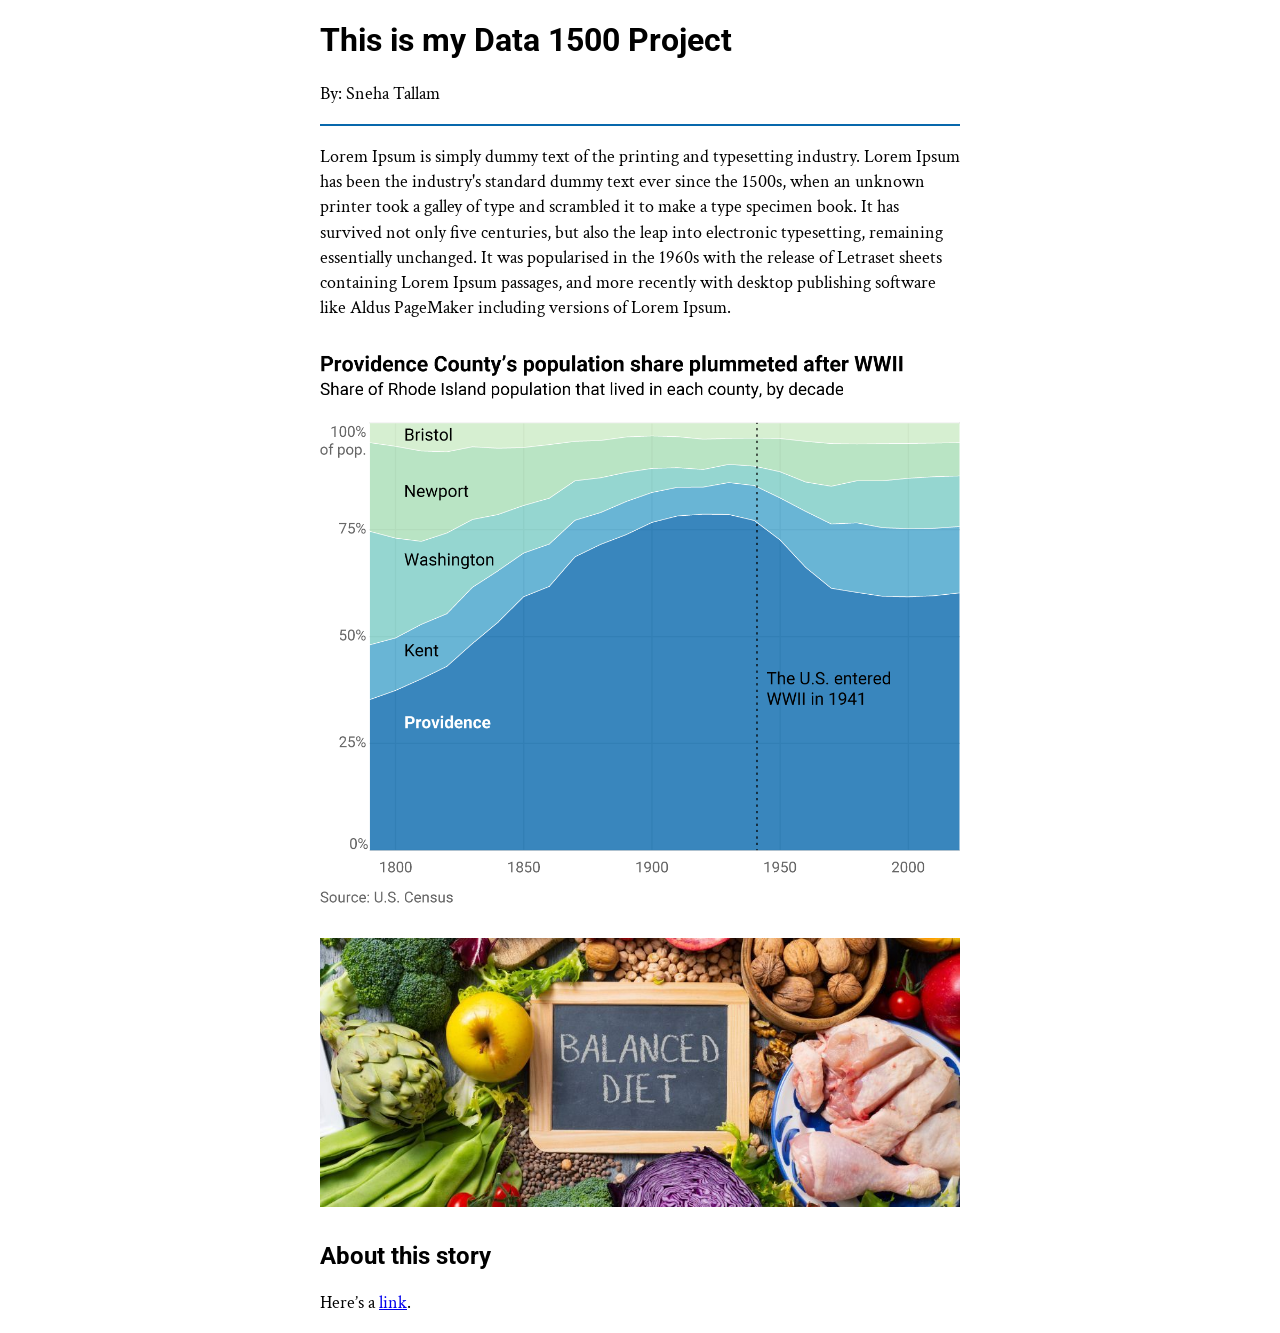
==== healthy_diet/index.html @ 47cc7685 "initial project page" ====
<!DOCTYPE html>
<html>
    <head>
        <link rel="stylesheet" href="styles.css">
        <link rel="preconnect" href="https://fonts.googleapis.com">
<link rel="preconnect" href="https://fonts.gstatic.com" crossorigin>
<link href="https://fonts.googleapis.com/css2?family=Crimson+Text:ital,wght@0,400;0,600;0,700;1,400;1,600;1,700&family=Roboto:ital,wght@0,100..900;1,100..900&display=swap" rel="stylesheet">
    </head>    
    <body>
        <h1>This is my Data 1500 Project</h1>
        <p>By: Sneha Tallam</p>
        <div class ="divider"></div>
        <p>Lorem Ipsum is simply dummy text of the printing and typesetting industry. Lorem Ipsum has been the industry's standard dummy text ever since the 1500s, when an unknown printer took a galley of type and scrambled it to make a type specimen book. It has survived not only five centuries, but also the leap into electronic typesetting, remaining essentially unchanged. It was popularised in the 1960s with the release of Letraset sheets containing Lorem Ipsum passages, and more recently with desktop publishing software like Aldus PageMaker including versions of Lorem Ipsum.

        </p>
        <img src = "images/rhode_island.png"
        alt = "100% stacked area chart of the population share of the five counties of Rhode Island, 
        showing that Providence's share declined starting around WWII." >
        <img src = "images/balanced_diet.jpg">
        <h2>About this story</h2>
        <p>Here’s a <a href="https://www.brown.edu/">link</a>.</p>
    </body>
</html>
---- healthy_diet/styles.css ----
img, p, h1, h2, .divider{
	width: 100%;
	max-width: 640px;
	margin-left: auto;
	margin-right: auto;
}

img {
	display: block;
    padding: 15px 0px;
}

p {
	font-size: 18px;
	line-height: 1.4;
    font-family: "Crimson Text";
}

h1, h2 { 
    font-family: "Roboto";
    }
.divider {
height: 2px;
background-color: #0868ac;
margin-top: 10px; 
margin-bottom: 10px;
}
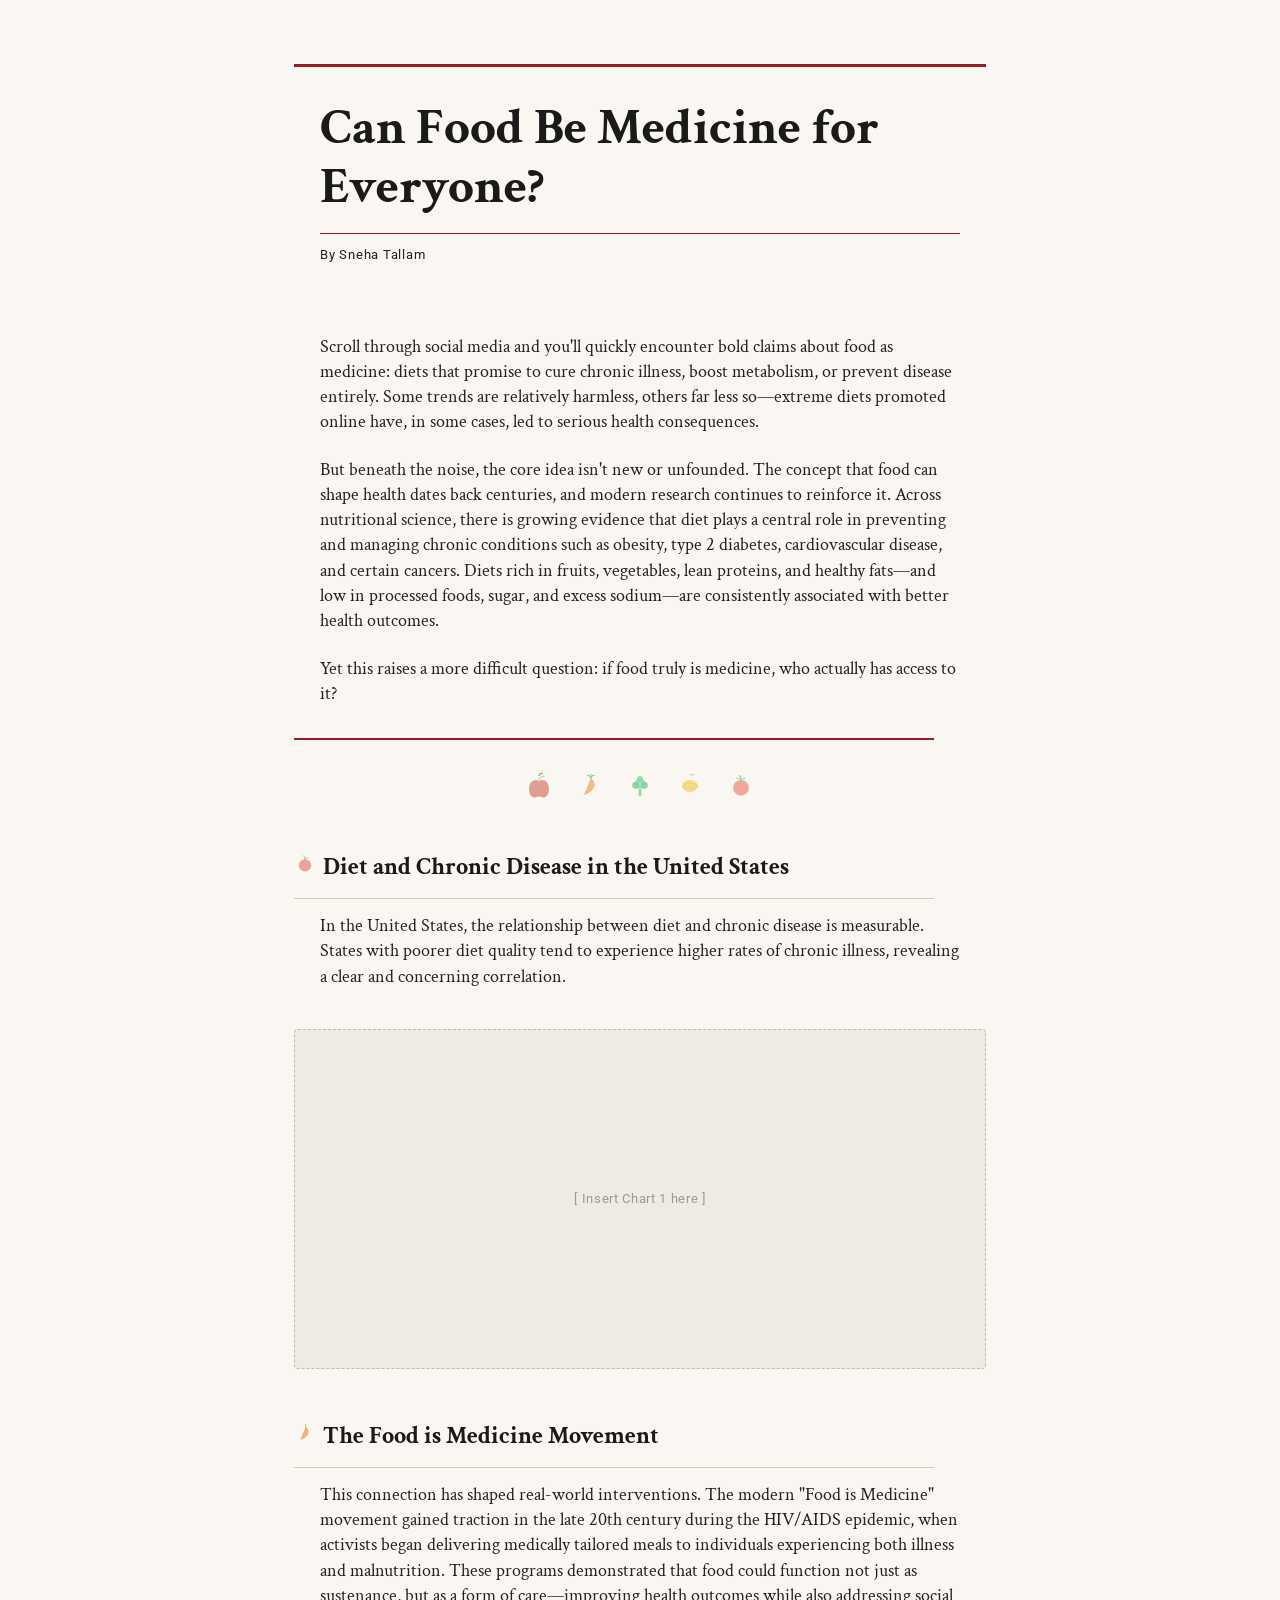
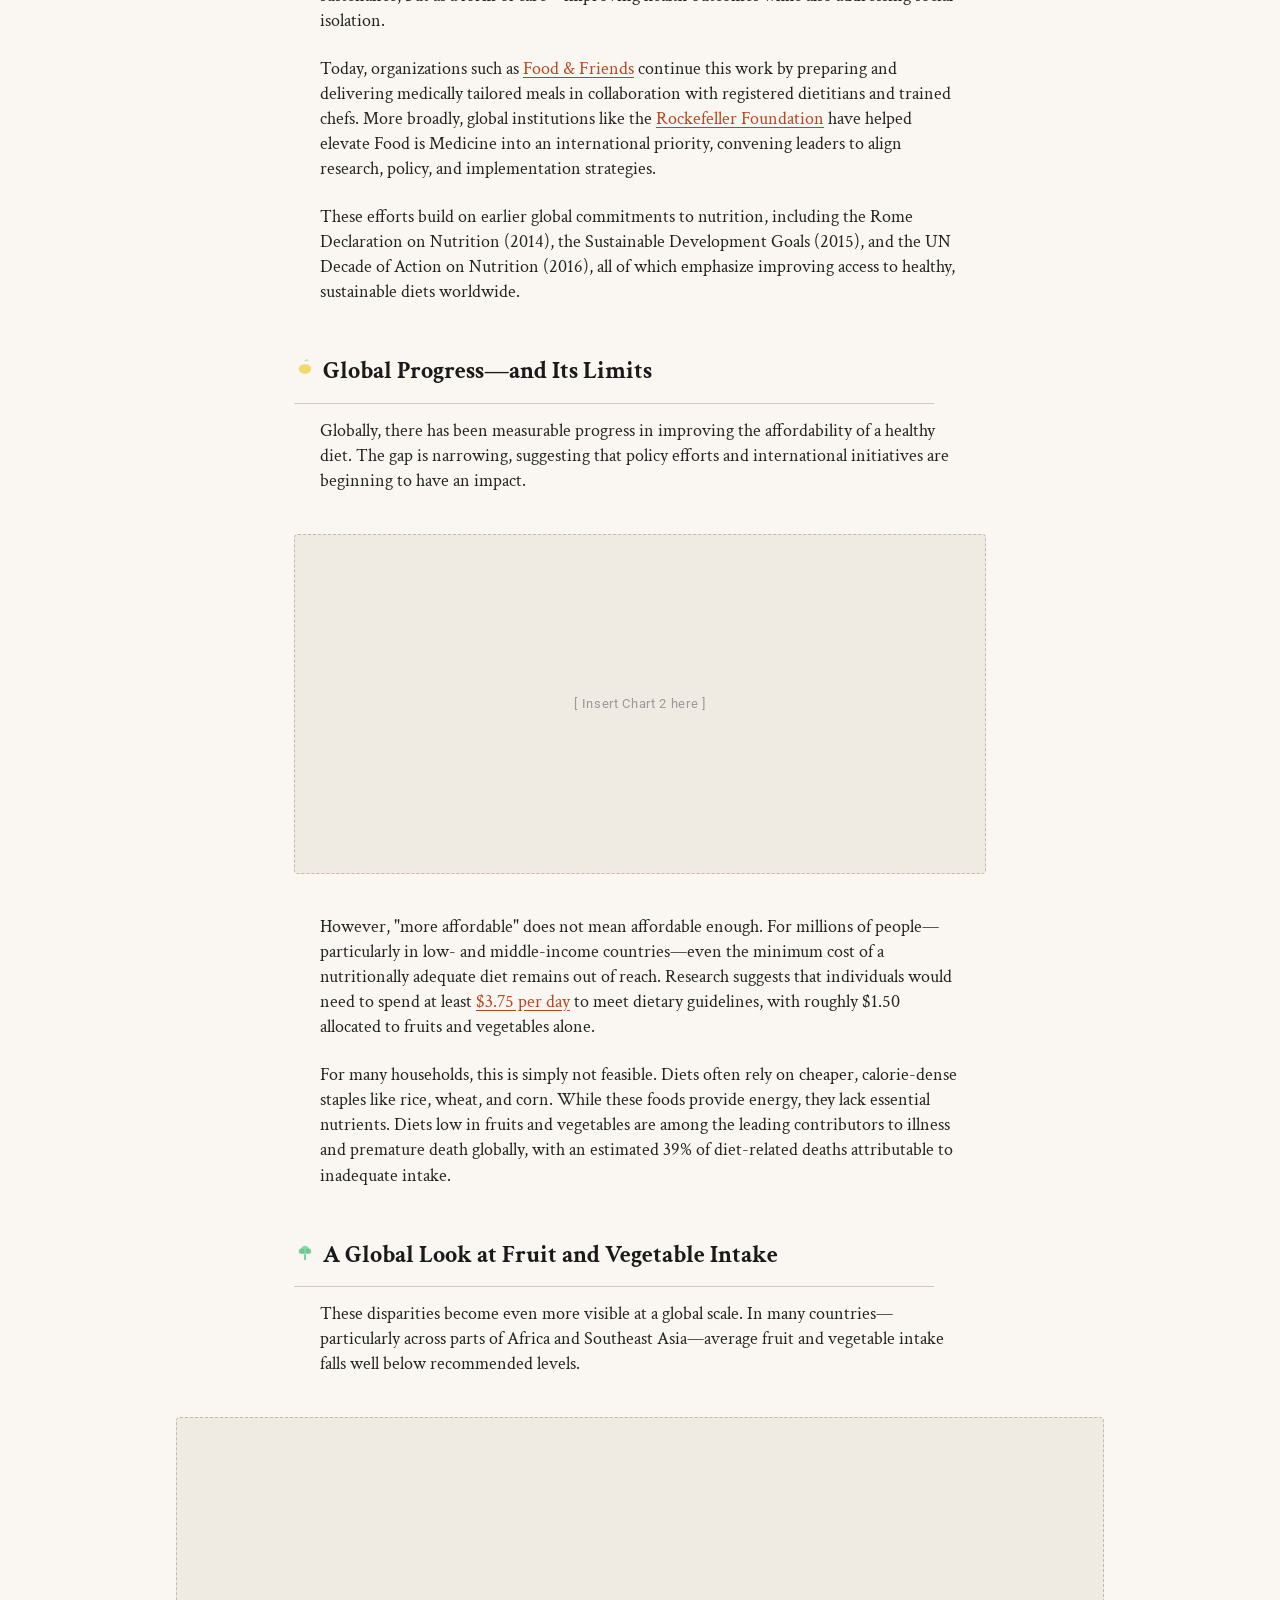
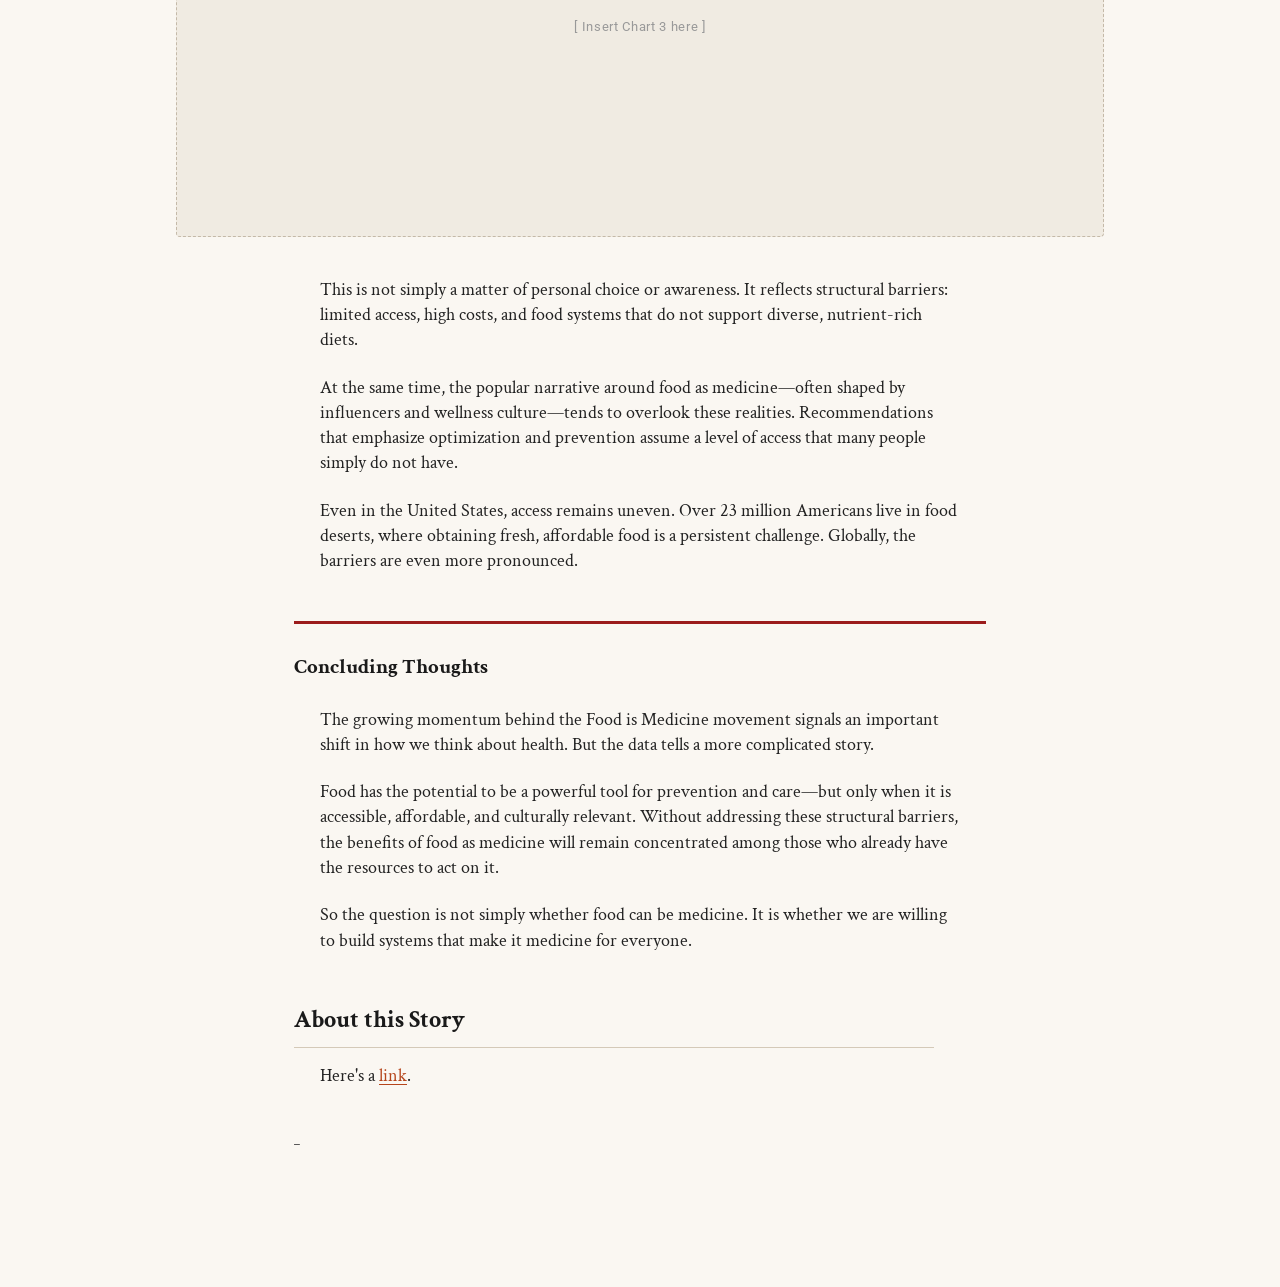
==== commit 5b8929a7: "edit 1" ====
--- a/healthy_diet/index.html
+++ b/healthy_diet/index.html
@@ -1,25 +1,450 @@
 <!DOCTYPE html>
-<html>
+<html lang="en">
     <head>
+        <title>Can Food Be Medicine for Everyone?</title>
         <link rel="stylesheet" href="styles.css">
         <link rel="preconnect" href="https://fonts.googleapis.com">
-<link rel="preconnect" href="https://fonts.gstatic.com" crossorigin>
-<link href="https://fonts.googleapis.com/css2?family=Crimson+Text:ital,wght@0,400;0,600;0,700;1,400;1,600;1,700&family=Roboto:ital,wght@0,100..900;1,100..900&display=swap" rel="stylesheet">
-    </head>    
+        <link rel="preconnect" href="https://fonts.gstatic.com" crossorigin>
+        <link href="https://fonts.googleapis.com/css2?family=Crimson+Text:ital,wght@0,400;0,600;0,700;1,400;1,600;1,700&family=Roboto:ital,wght@0,100..900;1,100..900&display=swap" rel="stylesheet">
+        <script src="https://d3js.org/d3.v7.min.js"></script>
+
+        <style>
+            /* ── Base ───────────────────────────── */
+            *, *::before, *::after { box-sizing: border-box; margin: 0; padding: 0; }
+
+            :root {
+                --cream:   #faf7f2;
+                --ink:     #1a1a1a;
+                --mid:     #555;
+                --rule:    #d4c9b8;
+                --accent:  #b5451b;
+                --max-w:   740px;
+            }
+
+            body {
+                background: var(--cream);
+                color: var(--ink);
+                font-family: 'Crimson Text', Georgia, serif;
+                font-size: 1.2rem;
+                line-height: 1.8;
+            }
+
+            /* ── Layout wrapper ─────────────────── */
+            .article {
+                max-width: var(--max-w);
+                margin: 0 auto;
+                padding: 4rem 1.5rem 6rem;
+            }
+
+            /* ── Header ─────────────────────────── */
+            .article-header {
+                border-top: 3px solid #9b1c1c;
+                padding-top: 2rem;
+                margin-bottom: 2.5rem;
+            }
+
+            .kicker {
+                font-family: 'Roboto', sans-serif;
+                font-size: 0.72rem;
+                font-weight: 700;
+                letter-spacing: 0.18em;
+                text-transform: uppercase;
+                color: var(--accent);
+                margin-bottom: 0.75rem;
+            }
+
+            h1 {
+                font-family: 'Crimson Text', Georgia, serif;
+                font-size: clamp(2rem, 5vw, 3.2rem);
+                font-weight: 700;
+                line-height: 1.15;
+                margin-bottom: 1rem;
+            }
+
+            .byline {
+                font-family: 'Roboto', sans-serif;
+                font-size: 0.8rem;
+                letter-spacing: 0.06em;
+                color: var(--mid);
+                border-top: 1px solid #9b1c1c;
+                padding-top: 0.75rem;
+                margin-top: 0.75rem;
+            }
+
+            /* ── Body text ──────────────────────── */
+            .article p {
+                margin-bottom: 1.4rem;
+                color: #222;
+            }
+
+            /* ── Section headings ───────────────── */
+            h2 {
+                font-family: 'Crimson Text', Georgia, serif;
+                font-size: 1.5rem;
+                font-weight: 700;
+                font-style: normal;
+                margin: 2.8rem 0 0.9rem;
+                padding-bottom: 0.4rem;
+                border-bottom: 1px solid var(--rule);
+            }
+
+            /* ── Horizontal rule ────────────────── */
+            .divider {
+                border: none;
+                border-top: 2px solid #9b1c1c;
+                margin: 2rem 0;
+            }
+
+            /* ── Pull quote ─────────────────────── */
+            .pull-quote {
+                border-left: 4px solid var(--accent);
+                margin: 2rem 0;
+                padding: 0.6rem 1.4rem;
+                font-size: 1.35rem;
+                font-style: normal;
+                line-height: 1.5;
+            }
+
+            /* ── Chart containers ───────────────── */
+            .chart-block {
+                margin: 2.5rem 0;
+            }
+
+            .chart-label {
+                font-family: 'Roboto', sans-serif;
+                font-size: 0.72rem;
+                font-weight: 700;
+                letter-spacing: 0.14em;
+                text-transform: uppercase;
+                color: var(--mid);
+                margin-bottom: 0.5rem;
+            }
+
+            .chart-title {
+                font-family: 'Crimson Text', Georgia, serif;
+                font-size: 1.15rem;
+                font-weight: 600;
+                margin-bottom: 0.25rem;
+            }
+
+            .chart-subtitle {
+                font-family: 'Roboto', sans-serif;
+                font-size: 0.82rem;
+                color: var(--mid);
+                margin-bottom: 1rem;
+                line-height: 1.4;
+            }
+
+            /* Placeholder box for images / D3 charts */
+            .chart-placeholder {
+                width: 100%;
+                min-height: 340px;
+                background: #f0ebe2;
+                border: 1.5px dashed #c4b9a8;
+                border-radius: 4px;
+                display: flex;
+                align-items: center;
+                justify-content: center;
+                color: #999;
+                font-family: 'Roboto', sans-serif;
+                font-size: 0.82rem;
+                letter-spacing: 0.05em;
+            }
+
+            /* When you swap in a real image, give it full width */
+            .chart-block img {
+                width: 100%;
+                height: auto;
+                display: block;
+                border-radius: 4px;
+            }
+
+            /* D3 scatter chart lives here */
+            #myChart svg {
+                width: 100%;
+                height: auto;
+            }
+
+            .chart-source {
+                font-family: 'Roboto', sans-serif;
+                font-size: 0.73rem;
+                color: #999;
+                margin-top: 0.5rem;
+            }
+
+            /* ── Tooltip ────────────────────────── */
+            #myTooltip {
+                font-family: 'Roboto', sans-serif;
+                font-size: 0.8rem;
+                color: var(--mid);
+                margin-top: 0.3rem;
+                min-height: 1.2em;
+            }
+
+            /* ── Links ──────────────────────────── */
+            a { color: var(--accent); text-underline-offset: 3px; }
+            a:hover { opacity: 0.75; }
+
+            /* ── TikTok row ──────────────────────── */
+            .tiktok-row {
+                display: flex;
+                flex-direction: row;
+                gap: 12px;
+                justify-content: center;
+                align-items: flex-start;
+                width: 100vw;
+                position: relative;
+                left: 50%;
+                transform: translateX(-50%);
+                max-width: 960px;
+                padding: 15px 1rem;
+                box-sizing: border-box;
+            }
+            .tiktok-row .tiktok-embed {
+                flex: 1 1 0;
+                min-width: 0;
+                margin: 0 !important;
+            }
+            @media (max-width: 640px) {
+                .tiktok-row {
+                    flex-direction: column;
+                    align-items: center;
+                }
+            }
+
+            /* ── Wide chart (Chart 3 map) ────────── */
+            .chart-block--wide {
+                width: 100vw;
+                position: relative;
+                left: 50%;
+                transform: translateX(-50%);
+                max-width: 960px;
+                padding: 0 1rem;
+                box-sizing: border-box;
+            }
+            .chart-block--wide .chart-placeholder {
+                min-height: 420px;
+            }
+
+            /* ── Icon strip ─────────────────────── */
+            .icon-strip {
+                display: flex;
+                justify-content: center;
+                gap: 1.4rem;
+                margin: 1.6rem 0;
+                opacity: 0.55;
+            }
+            .icon-strip svg {
+                width: 28px;
+                height: 28px;
+            }
+
+            /* ── Section heading icons ───────────── */
+            h2 .h2-icon {
+                display: inline-block;
+                vertical-align: middle;
+                margin-right: 0.45rem;
+                margin-bottom: 0.15rem;
+                opacity: 0.7;
+            }
+            h2 .h2-icon svg {
+                width: 22px;
+                height: 22px;
+            }
+
+            /* ── Concluding section ─────────────── */
+            .conclusion {
+                margin-top: 3rem;
+                padding-top: 1.5rem;
+                border-top: 3px solid #9b1c1c;
+            }
+
+            .conclusion h2 {
+                font-style: normal;
+                font-size: 1.3rem;
+                border-bottom: none;
+                margin-top: 0;
+            }
+        </style>
+    </head>
+
     <body>
-        <h1>This is my Data 1500 Project</h1>
-        <p>By: Sneha Tallam</p>
-        <div class ="divider"></div>
-        <p>Lorem Ipsum is simply dummy text of the printing and typesetting industry. Lorem Ipsum has been the industry's standard dummy text ever since the 1500s, when an unknown printer took a galley of type and scrambled it to make a type specimen book. It has survived not only five centuries, but also the leap into electronic typesetting, remaining essentially unchanged. It was popularised in the 1960s with the release of Letraset sheets containing Lorem Ipsum passages, and more recently with desktop publishing software like Aldus PageMaker including versions of Lorem Ipsum.
-
-        </p>
-        <img src = "images/rhode_island.png"
-        alt = "100% stacked area chart of the population share of the five counties of Rhode Island, 
-        showing that Providence's share declined starting around WWII." >
-        <img src = "images/balanced_diet.jpg">
-        <h2>About this story</h2>
-        <p>Here’s a <a href="https://www.brown.edu/">link</a>.</p>
+        <div class="article">
+
+            <!-- ── Header ───────────────────────── -->
+            <header class="article-header">
+                <h1>Can Food Be Medicine for Everyone?</h1>
+                <p class="byline">By Sneha Tallam</p>
+            </header>
+
+            <!-- ── TikTok embeds ──────────────────── -->
+            <div class="tiktok-row">
+                <blockquote class="tiktok-embed"
+                    cite="https://www.tiktok.com/@trevor_denney/video/7609897945885887758"
+                    data-video-id="7609897945885887758"
+                    style="max-width:325px; min-width:225px;">
+                    <section></section>
+                </blockquote>
+                <blockquote class="tiktok-embed"
+                    cite="https://www.tiktok.com/@ebbymoyer/video/7623943289879710989"
+                    data-video-id="7623943289879710989"
+                    style="max-width:325px; min-width:225px;">
+                    <section></section>
+                </blockquote>
+                <blockquote class="tiktok-embed"
+                    cite="https://www.tiktok.com/@theobergmann_/video/7596897828106980630"
+                    data-video-id="7596897828106980630"
+                    style="max-width:325px; min-width:225px;">
+                    <section></section>
+                </blockquote>
+            </div>
+            <script async src="https://www.tiktok.com/embed.js"></script>
+
+            <!-- ── Introduction ─────────────────── -->
+            <p>
+                Scroll through social media and you'll quickly encounter bold claims about food as medicine: diets that promise to cure chronic illness, boost metabolism, or prevent disease entirely. Some trends are relatively harmless, others far less so—extreme diets promoted online have, in some cases, led to serious health consequences.
+            </p>
+            <p>
+                But beneath the noise, the core idea isn't new or unfounded. The concept that food can shape health dates back centuries, and modern research continues to reinforce it. Across nutritional science, there is growing evidence that diet plays a central role in preventing and managing chronic conditions such as obesity, type 2 diabetes, cardiovascular disease, and certain cancers. Diets rich in fruits, vegetables, lean proteins, and healthy fats—and low in processed foods, sugar, and excess sodium—are consistently associated with better health outcomes.
+            </p>
+            <p>
+                Yet this raises a more difficult question: if food truly is medicine, who actually has access to it?
+            </p>
+
+            <div class="divider"></div>
+
+            <!-- Decorative icon strip -->
+            <div class="icon-strip" aria-hidden="true">
+                <!-- Apple -->
+                <svg viewBox="0 0 64 64" fill="none" xmlns="http://www.w3.org/2000/svg">
+                    <path d="M32 8 C32 8 34 2 40 3" stroke="#8b1a1a" stroke-width="2.5" stroke-linecap="round"/>
+                    <path d="M18 20 C10 24 8 36 10 46 C12 54 18 60 24 58 C27 57 29 56 32 56 C35 56 37 57 40 58 C46 60 52 54 54 46 C56 36 54 24 46 20 C41 17 36 18 32 21 C28 18 23 17 18 20Z" fill="#c0392b" opacity="0.85"/>
+                    <path d="M32 21 C32 21 32 15 36 12 C40 9 44 10 44 10" stroke="#27ae60" stroke-width="2" stroke-linecap="round" fill="none"/>
+                </svg>
+                <!-- Carrot -->
+                <svg viewBox="0 0 64 64" fill="none" xmlns="http://www.w3.org/2000/svg">
+                    <path d="M34 14 L18 52 C18 52 28 50 36 42 C44 34 46 22 34 14Z" fill="#e67e22" opacity="0.9"/>
+                    <path d="M34 14 C34 14 30 6 26 8" stroke="#27ae60" stroke-width="2.5" stroke-linecap="round" fill="none"/>
+                    <path d="M34 14 C34 14 38 5 42 8" stroke="#27ae60" stroke-width="2.5" stroke-linecap="round" fill="none"/>
+                    <path d="M34 14 C34 14 34 4 34 6" stroke="#27ae60" stroke-width="2.5" stroke-linecap="round" fill="none"/>
+                </svg>
+                <!-- Broccoli -->
+                <svg viewBox="0 0 64 64" fill="none" xmlns="http://www.w3.org/2000/svg">
+                    <rect x="29" y="38" width="6" height="18" rx="3" fill="#27ae60" opacity="0.8"/>
+                    <circle cx="32" cy="26" r="12" fill="#2ecc71" opacity="0.85"/>
+                    <circle cx="22" cy="30" r="8" fill="#27ae60" opacity="0.85"/>
+                    <circle cx="42" cy="30" r="8" fill="#27ae60" opacity="0.85"/>
+                    <circle cx="32" cy="16" r="7" fill="#2ecc71" opacity="0.9"/>
+                </svg>
+                <!-- Lemon -->
+                <svg viewBox="0 0 64 64" fill="none" xmlns="http://www.w3.org/2000/svg">
+                    <ellipse cx="32" cy="32" rx="18" ry="14" fill="#f1c40f" opacity="0.9"/>
+                    <path d="M14 32 Q32 20 50 32" stroke="#f39c12" stroke-width="1.5" fill="none"/>
+                    <path d="M14 32 Q32 44 50 32" stroke="#f39c12" stroke-width="1.5" fill="none"/>
+                    <path d="M32 8 C32 8 36 4 40 6" stroke="#27ae60" stroke-width="2" stroke-linecap="round" fill="none"/>
+                </svg>
+                <!-- Tomato -->
+                <svg viewBox="0 0 64 64" fill="none" xmlns="http://www.w3.org/2000/svg">
+                    <circle cx="32" cy="36" r="18" fill="#e74c3c" opacity="0.85"/>
+                    <path d="M32 18 C32 18 32 10 28 8" stroke="#27ae60" stroke-width="2.5" stroke-linecap="round" fill="none"/>
+                    <path d="M32 18 C32 18 38 12 42 14" stroke="#27ae60" stroke-width="2" stroke-linecap="round" fill="none"/>
+                    <path d="M32 18 C32 18 26 12 22 14" stroke="#27ae60" stroke-width="2" stroke-linecap="round" fill="none"/>
+                </svg>
+            </div>
+
+            <!-- ── Section 1: Diet & Chronic Disease ── -->
+            <h2><span class="h2-icon" aria-hidden="true"><svg viewBox="0 0 64 64" fill="none" xmlns="http://www.w3.org/2000/svg"><circle cx="32" cy="36" r="18" fill="#e74c3c" opacity="0.7"/><path d="M32 18 C32 18 32 10 28 8" stroke="#27ae60" stroke-width="2.5" stroke-linecap="round"/><path d="M32 18 C32 18 38 12 42 14" stroke="#27ae60" stroke-width="2" stroke-linecap="round"/></svg></span>Diet and Chronic Disease in the United States</h2>
+
+            <p>
+                In the United States, the relationship between diet and chronic disease is measurable. States with poorer diet quality tend to experience higher rates of chronic illness, revealing a clear and concerning correlation.
+            </p>
+
+            <!-- CHART 1 placeholder -->
+            <div class="chart-block">
+                <!-- Replace the div below with your <img> tag or D3 mount point -->
+                <div class="chart-placeholder">[ Insert Chart 1 here ]</div>
+            </div>
+
+            <!-- ── Section 2: The Food is Medicine Movement ── -->
+            <h2><span class="h2-icon" aria-hidden="true"><svg viewBox="0 0 64 64" fill="none" xmlns="http://www.w3.org/2000/svg"><path d="M34 14 L18 52 C18 52 28 50 36 42 C44 34 46 22 34 14Z" fill="#e67e22" opacity="0.8"/><path d="M34 14 C34 14 34 4 34 6" stroke="#27ae60" stroke-width="2.5" stroke-linecap="round"/></svg></span>The Food is Medicine Movement</h2>
+
+            <p>
+                This connection has shaped real-world interventions. The modern "Food is Medicine" movement gained traction in the late 20th century during the HIV/AIDS epidemic, when activists began delivering medically tailored meals to individuals experiencing both illness and malnutrition. These programs demonstrated that food could function not just as sustenance, but as a form of care—improving health outcomes while also addressing social isolation.
+            </p>
+            <p>
+                Today, organizations such as <a href="https://foodandfriends.org/">Food &amp; Friends</a> continue this work by preparing and delivering medically tailored meals in collaboration with registered dietitians and trained chefs. More broadly, global institutions like the <a href="https://www.rockefellerfoundation.org/perspective/building-a-global-movement-how-food-is-medicine-is-transforming-healthcare-worldwide/">Rockefeller Foundation</a> have helped elevate Food is Medicine into an international priority, convening leaders to align research, policy, and implementation strategies.
+            </p>
+            <p>
+                These efforts build on earlier global commitments to nutrition, including the Rome Declaration on Nutrition (2014), the Sustainable Development Goals (2015), and the UN Decade of Action on Nutrition (2016), all of which emphasize improving access to healthy, sustainable diets worldwide.
+            </p>
+
+            <!-- ── Section 3: Global Progress ───────── -->
+            <h2><span class="h2-icon" aria-hidden="true"><svg viewBox="0 0 64 64" fill="none" xmlns="http://www.w3.org/2000/svg"><ellipse cx="32" cy="32" rx="18" ry="14" fill="#f1c40f" opacity="0.85"/><path d="M32 8 C32 8 36 4 40 6" stroke="#27ae60" stroke-width="2" stroke-linecap="round"/></svg></span>Global Progress—and Its Limits</h2>
+
+            <p>
+                Globally, there has been measurable progress in improving the affordability of a healthy diet. The gap is narrowing, suggesting that policy efforts and international initiatives are beginning to have an impact.
+            </p>
+
+            <!-- CHART 2 placeholder -->
+            <div class="chart-block">
+                <!-- Replace the div below with your <img> tag or D3 mount point -->
+                <div class="chart-placeholder">[ Insert Chart 2 here ]</div>
+            </div>
+
+            <p>
+                However, "more affordable" does not mean affordable enough. For millions of people—particularly in low- and middle-income countries—even the minimum cost of a nutritionally adequate diet remains out of reach. Research suggests that individuals would need to spend at least <a href="https://www.csis.org/analysis/three-billion-people-cannot-afford-healthy-diets-what-does-mean-next-green-revolution">$3.75 per day</a> to meet dietary guidelines, with roughly $1.50 allocated to fruits and vegetables alone.
+            </p>
+            <p>
+                For many households, this is simply not feasible. Diets often rely on cheaper, calorie-dense staples like rice, wheat, and corn. While these foods provide energy, they lack essential nutrients. Diets low in fruits and vegetables are among the leading contributors to illness and premature death globally, with an estimated 39% of diet-related deaths attributable to inadequate intake.
+            </p>
+
+
+            <!-- ── Section 4: Global Disparities ──────── -->
+            <h2><span class="h2-icon" aria-hidden="true"><svg viewBox="0 0 64 64" fill="none" xmlns="http://www.w3.org/2000/svg"><rect x="29" y="38" width="6" height="18" rx="3" fill="#27ae60" opacity="0.8"/><circle cx="32" cy="26" r="12" fill="#2ecc71" opacity="0.85"/><circle cx="22" cy="30" r="8" fill="#27ae60" opacity="0.85"/><circle cx="42" cy="30" r="8" fill="#27ae60" opacity="0.85"/></svg></span>A Global Look at Fruit and Vegetable Intake</h2>
+
+            <p>
+                These disparities become even more visible at a global scale. In many countries—particularly across parts of Africa and Southeast Asia—average fruit and vegetable intake falls well below recommended levels.
+            </p>
+
+            <!-- CHART 3 placeholder -->
+            <div class="chart-block chart-block--wide">
+                <!-- Replace the div below with your <img> tag or D3 mount point -->
+                <div class="chart-placeholder">[ Insert Chart 3 here ]</div>
+            </div>
+
+            <p>
+                This is not simply a matter of personal choice or awareness. It reflects structural barriers: limited access, high costs, and food systems that do not support diverse, nutrient-rich diets.
+            </p>
+            <p>
+                At the same time, the popular narrative around food as medicine—often shaped by influencers and wellness culture—tends to overlook these realities. Recommendations that emphasize optimization and prevention assume a level of access that many people simply do not have.
+            </p>
+            <p>
+                Even in the United States, access remains uneven. Over 23 million Americans live in food deserts, where obtaining fresh, affordable food is a persistent challenge. Globally, the barriers are even more pronounced.
+            </p>
+
+            <!-- ── Concluding section ─────────────── -->
+            <div class="conclusion">
+                <h2>Concluding Thoughts</h2>
+                <p>
+                    The growing momentum behind the Food is Medicine movement signals an important shift in how we think about health. But the data tells a more complicated story.
+                </p>
+                <p>
+                    Food has the potential to be a powerful tool for prevention and care—but only when it is accessible, affordable, and culturally relevant. Without addressing these structural barriers, the benefits of food as medicine will remain concentrated among those who already have the resources to act on it.
+                </p>
+                <p>
+                    So the question is not simply whether food can be medicine. It is whether we are willing to build systems that make it medicine for everyone.
+                </p>
+            </div>
+
+            <!-- ── D3 interactive chart section ──── -->
+            <h2>About this Story</h2>
+            <p>Here's a <a href="https://www.brown.edu/">link</a>.</p>
+            <div class="chart-block">
+                <div id="myChart"></div>
+                <div id="myTooltip">_</div>
+            </div>
+
+        </div><!-- /article -->
+
     </body>
 </html>
-
-
--- a/healthy_diet/styles.css
+++ b/healthy_diet/styles.css
@@ -1,28 +1,71 @@
-img, p, h1, h2, .divider{
-	width: 100%;
-	max-width: 640px;
-	margin-left: auto;
-	margin-right: auto;
+img, p, h1, h2, .divider {
+    width: 100%;
+    max-width: 640px;
+    margin-left: auto;
+    margin-right: auto;
 }
-
+ 
 img {
-	display: block;
+    display: block;
     padding: 15px 0px;
 }
-
+ 
 p {
-	font-size: 18px;
-	line-height: 1.4;
+    font-size: 18px;
+    line-height: 1.4;
     font-family: "Crimson Text";
 }
-
-h1, h2 { 
+ 
+h1, h2 {
     font-family: "Roboto";
+}
+ 
+.divider {
+    height: 2px;
+    background-color: #9b1c1c;
+    margin-top: 10px;
+    margin-bottom: 10px;
+}
+ 
+/* ── TikTok row: three videos side by side ── */
+.tiktok-row {
+    display: flex;
+    flex-direction: row;
+    gap: 12px;
+    justify-content: center;
+    align-items: flex-start;
+    width: 100%;
+    max-width: 960px;
+    margin-left: auto;
+    margin-right: auto;
+    padding: 15px 0;
+}
+ 
+.tiktok-row .tiktok-embed {
+    flex: 1 1 0;
+    min-width: 0;
+    margin: 0 !important; /* override TikTok's default margins */
+}
+ 
+/* Stack vertically on small screens */
+@media (max-width: 640px) {
+    .tiktok-row {
+        flex-direction: column;
+        align-items: center;
     }
-.divider {
-height: 2px;
-background-color: #0868ac;
-margin-top: 10px; 
-margin-bottom: 10px;
+}
+ 
+/* ── Chart 3 (map): wider than the default content column ── */
+#chart3-container {
+    width: 100%;
+    max-width: 960px;
+    margin-left: auto;
+    margin-right: auto;
+    padding: 15px 0;
+}
+ 
+#chart3-container img {
+    max-width: 100%;
+    padding: 0;
 }
     
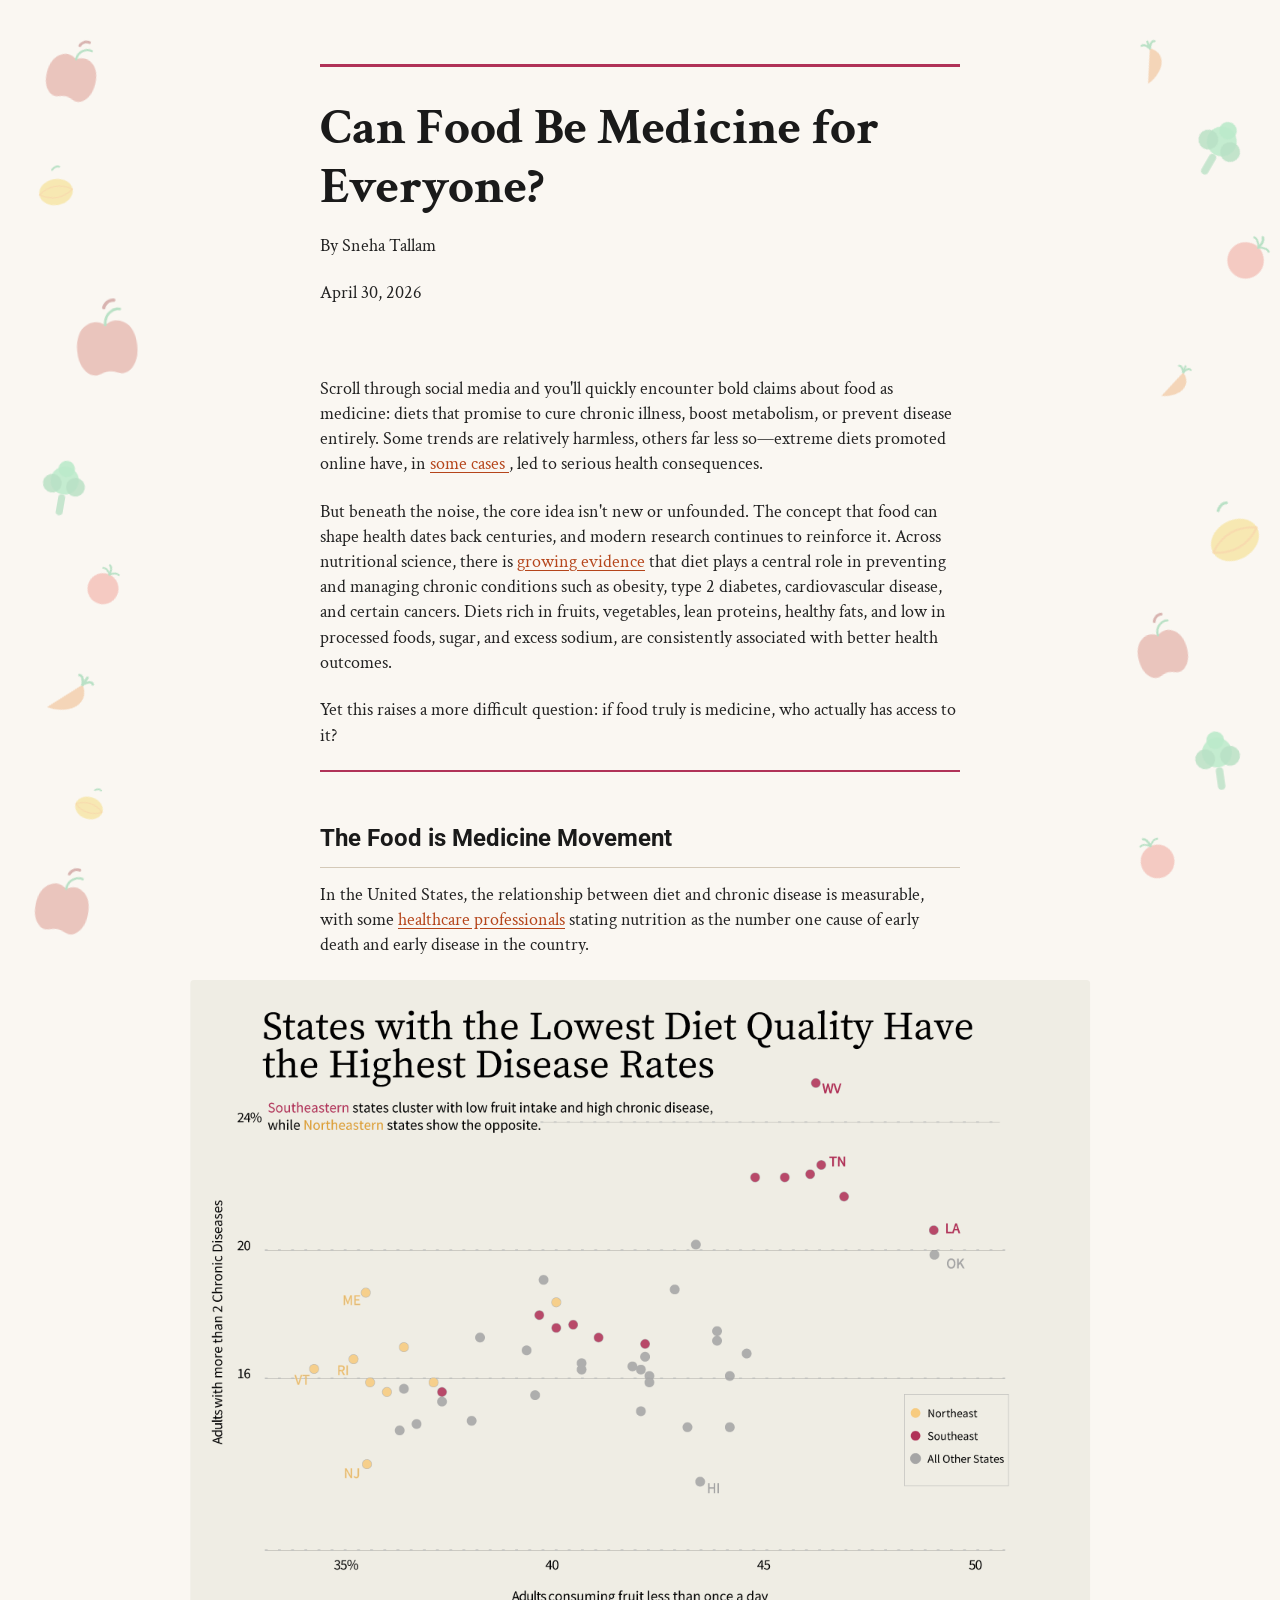
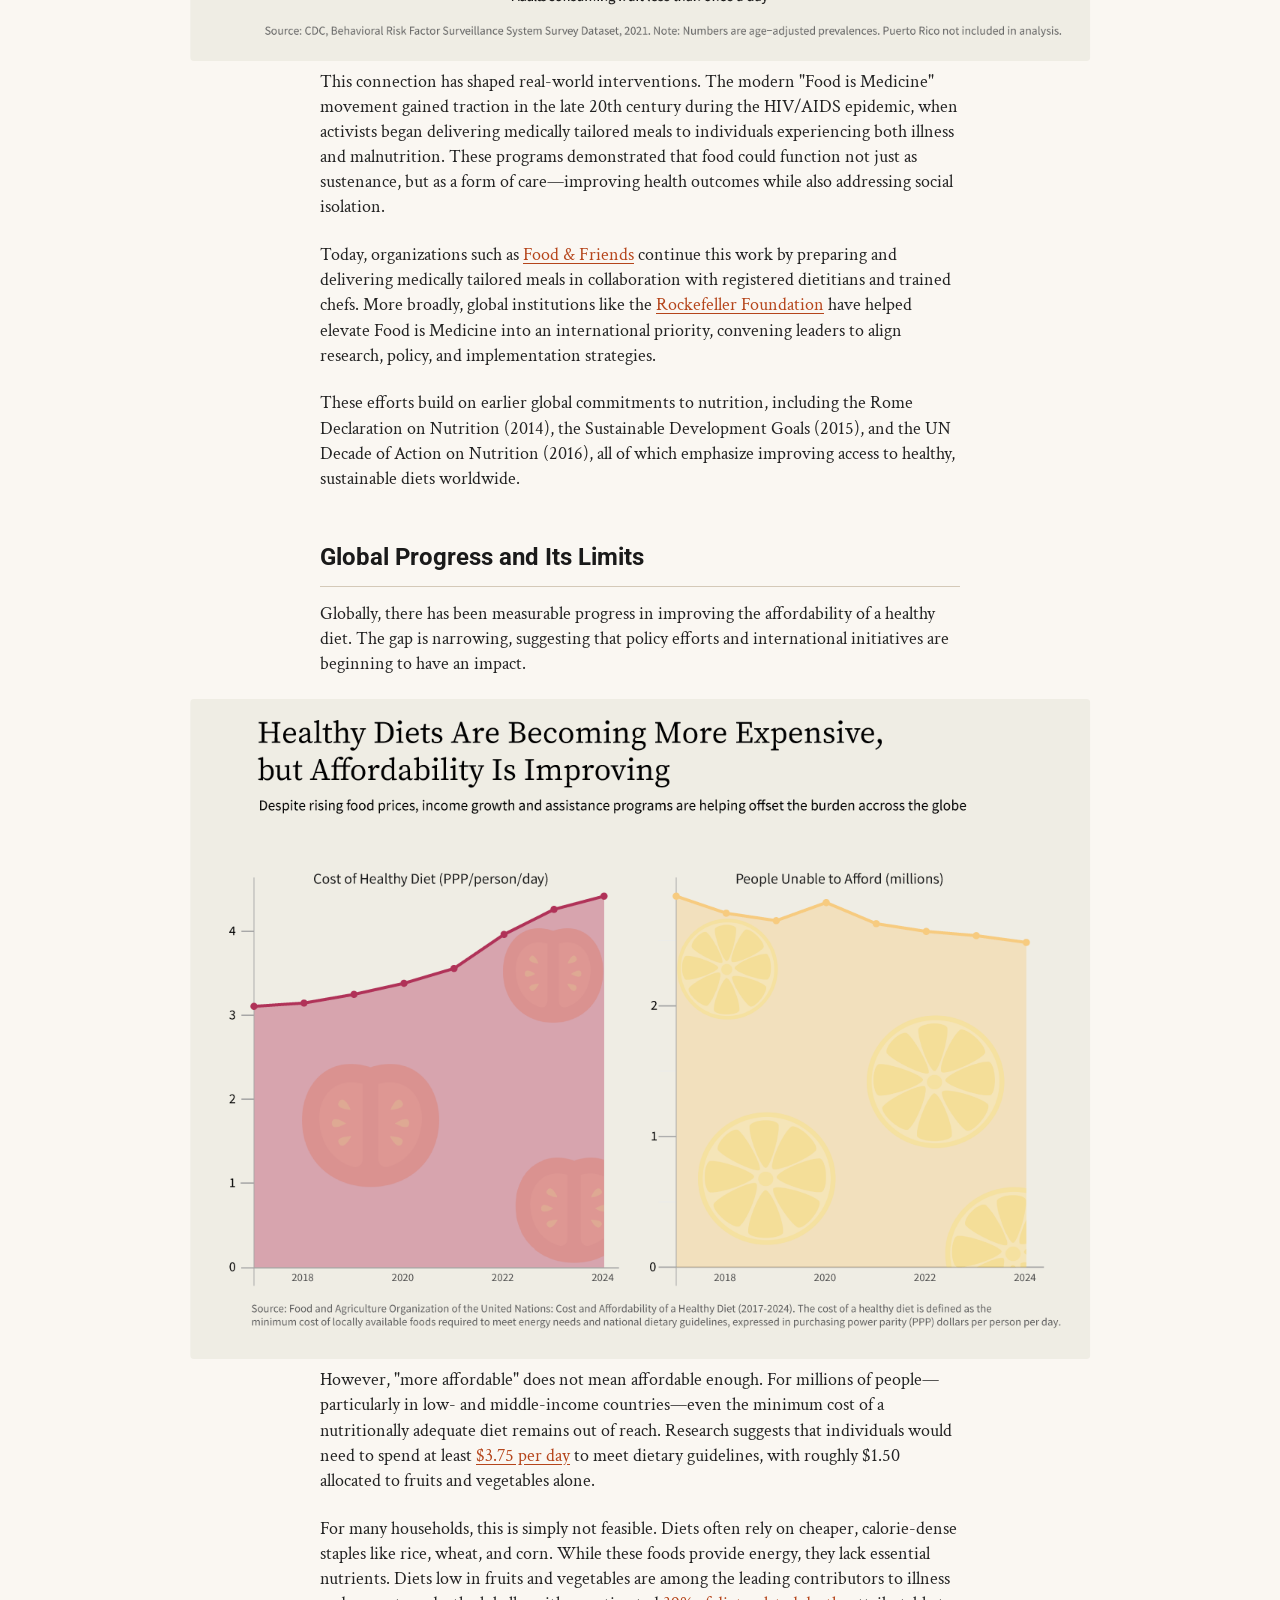
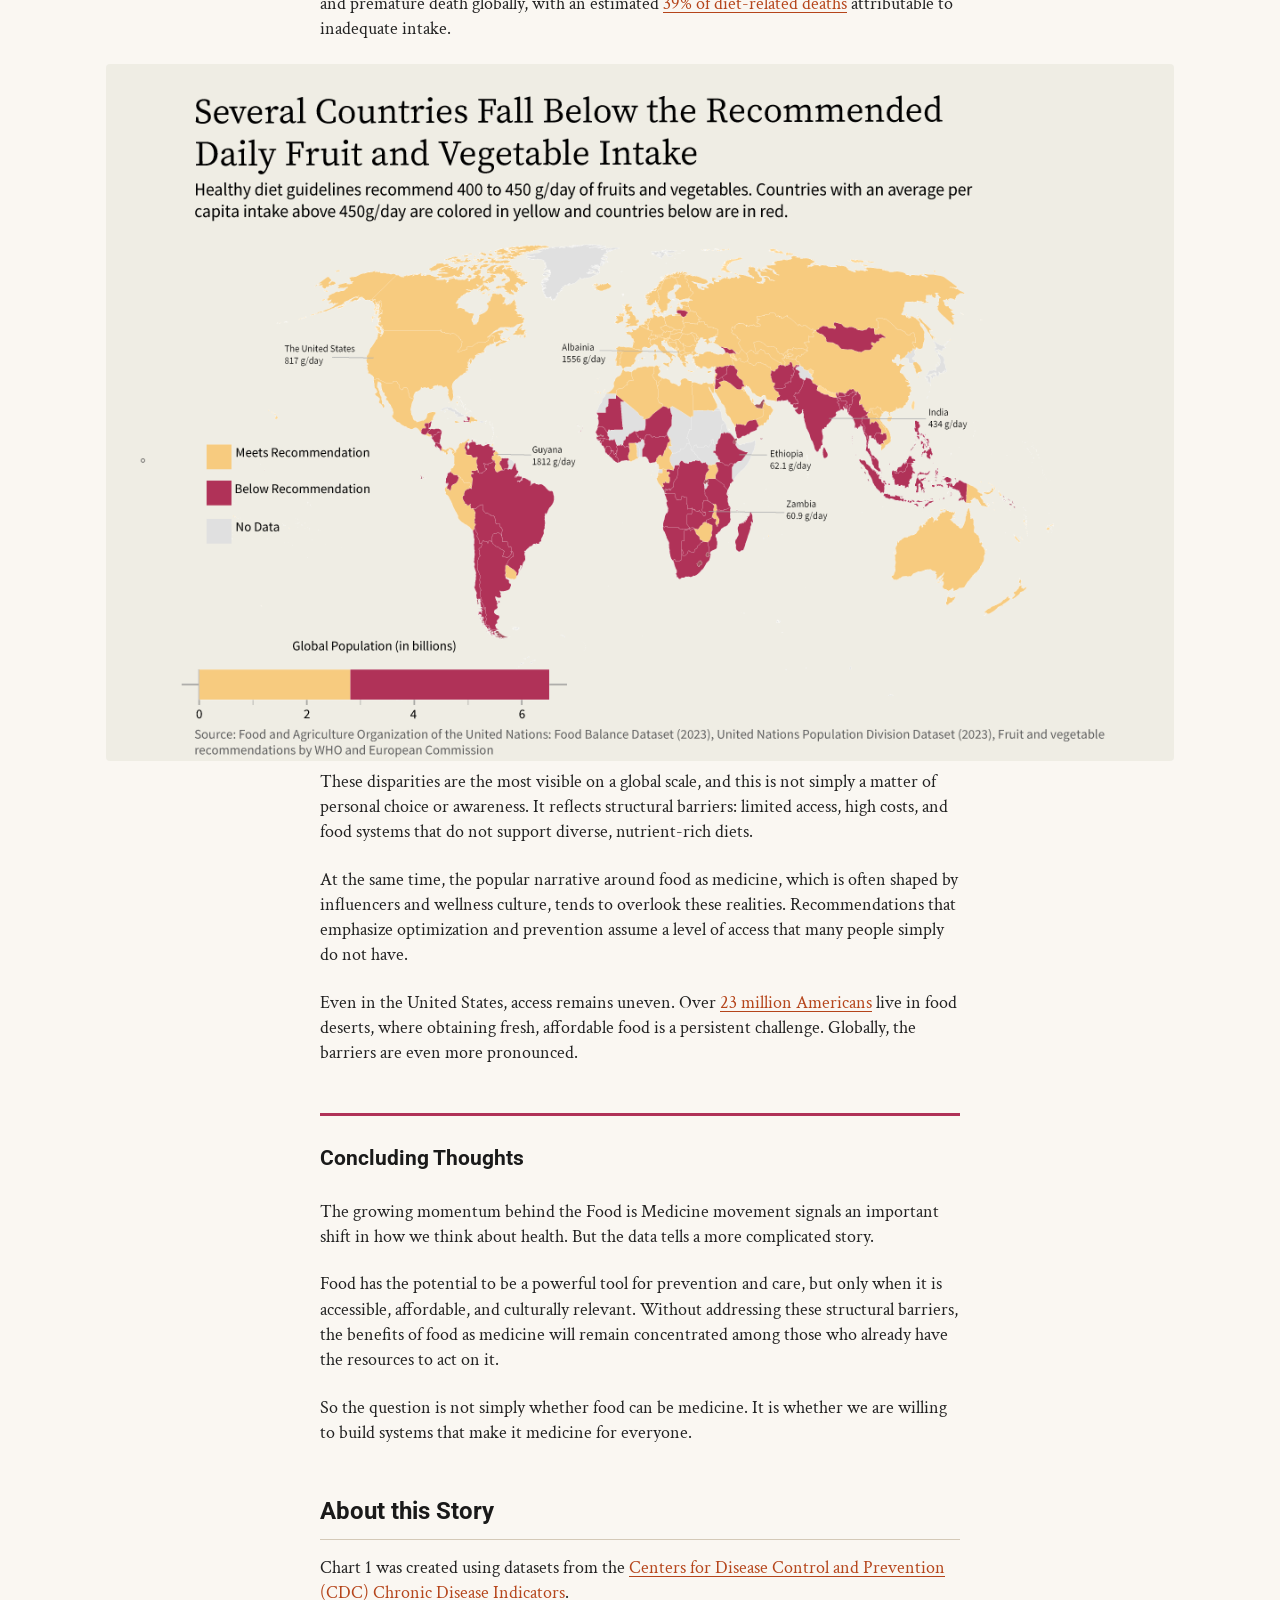
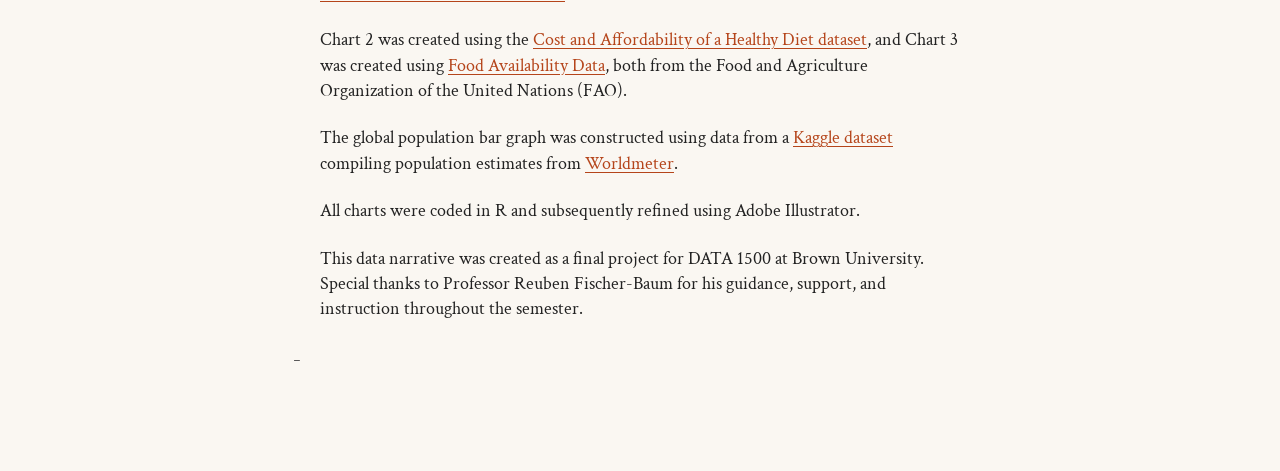
==== commit a180dd6c: "change 1" ====
--- a/healthy_diet/index.html
+++ b/healthy_diet/index.html
@@ -3,281 +3,98 @@
     <head>
         <title>Can Food Be Medicine for Everyone?</title>
         <link rel="stylesheet" href="styles.css">
-        <link rel="preconnect" href="https://fonts.googleapis.com">
-        <link rel="preconnect" href="https://fonts.gstatic.com" crossorigin>
-        <link href="https://fonts.googleapis.com/css2?family=Crimson+Text:ital,wght@0,400;0,600;0,700;1,400;1,600;1,700&family=Roboto:ital,wght@0,100..900;1,100..900&display=swap" rel="stylesheet">
         <script src="https://d3js.org/d3.v7.min.js"></script>
-
-        <style>
-            /* ── Base ───────────────────────────── */
-            *, *::before, *::after { box-sizing: border-box; margin: 0; padding: 0; }
-
-            :root {
-                --cream:   #faf7f2;
-                --ink:     #1a1a1a;
-                --mid:     #555;
-                --rule:    #d4c9b8;
-                --accent:  #b5451b;
-                --max-w:   740px;
-            }
-
-            body {
-                background: var(--cream);
-                color: var(--ink);
-                font-family: 'Crimson Text', Georgia, serif;
-                font-size: 1.2rem;
-                line-height: 1.8;
-            }
-
-            /* ── Layout wrapper ─────────────────── */
-            .article {
-                max-width: var(--max-w);
-                margin: 0 auto;
-                padding: 4rem 1.5rem 6rem;
-            }
-
-            /* ── Header ─────────────────────────── */
-            .article-header {
-                border-top: 3px solid #9b1c1c;
-                padding-top: 2rem;
-                margin-bottom: 2.5rem;
-            }
-
-            .kicker {
-                font-family: 'Roboto', sans-serif;
-                font-size: 0.72rem;
-                font-weight: 700;
-                letter-spacing: 0.18em;
-                text-transform: uppercase;
-                color: var(--accent);
-                margin-bottom: 0.75rem;
-            }
-
-            h1 {
-                font-family: 'Crimson Text', Georgia, serif;
-                font-size: clamp(2rem, 5vw, 3.2rem);
-                font-weight: 700;
-                line-height: 1.15;
-                margin-bottom: 1rem;
-            }
-
-            .byline {
-                font-family: 'Roboto', sans-serif;
-                font-size: 0.8rem;
-                letter-spacing: 0.06em;
-                color: var(--mid);
-                border-top: 1px solid #9b1c1c;
-                padding-top: 0.75rem;
-                margin-top: 0.75rem;
-            }
-
-            /* ── Body text ──────────────────────── */
-            .article p {
-                margin-bottom: 1.4rem;
-                color: #222;
-            }
-
-            /* ── Section headings ───────────────── */
-            h2 {
-                font-family: 'Crimson Text', Georgia, serif;
-                font-size: 1.5rem;
-                font-weight: 700;
-                font-style: normal;
-                margin: 2.8rem 0 0.9rem;
-                padding-bottom: 0.4rem;
-                border-bottom: 1px solid var(--rule);
-            }
-
-            /* ── Horizontal rule ────────────────── */
-            .divider {
-                border: none;
-                border-top: 2px solid #9b1c1c;
-                margin: 2rem 0;
-            }
-
-            /* ── Pull quote ─────────────────────── */
-            .pull-quote {
-                border-left: 4px solid var(--accent);
-                margin: 2rem 0;
-                padding: 0.6rem 1.4rem;
-                font-size: 1.35rem;
-                font-style: normal;
-                line-height: 1.5;
-            }
-
-            /* ── Chart containers ───────────────── */
-            .chart-block {
-                margin: 2.5rem 0;
-            }
-
-            .chart-label {
-                font-family: 'Roboto', sans-serif;
-                font-size: 0.72rem;
-                font-weight: 700;
-                letter-spacing: 0.14em;
-                text-transform: uppercase;
-                color: var(--mid);
-                margin-bottom: 0.5rem;
-            }
-
-            .chart-title {
-                font-family: 'Crimson Text', Georgia, serif;
-                font-size: 1.15rem;
-                font-weight: 600;
-                margin-bottom: 0.25rem;
-            }
-
-            .chart-subtitle {
-                font-family: 'Roboto', sans-serif;
-                font-size: 0.82rem;
-                color: var(--mid);
-                margin-bottom: 1rem;
-                line-height: 1.4;
-            }
-
-            /* Placeholder box for images / D3 charts */
-            .chart-placeholder {
-                width: 100%;
-                min-height: 340px;
-                background: #f0ebe2;
-                border: 1.5px dashed #c4b9a8;
-                border-radius: 4px;
-                display: flex;
-                align-items: center;
-                justify-content: center;
-                color: #999;
-                font-family: 'Roboto', sans-serif;
-                font-size: 0.82rem;
-                letter-spacing: 0.05em;
-            }
-
-            /* When you swap in a real image, give it full width */
-            .chart-block img {
-                width: 100%;
-                height: auto;
-                display: block;
-                border-radius: 4px;
-            }
-
-            /* D3 scatter chart lives here */
-            #myChart svg {
-                width: 100%;
-                height: auto;
-            }
-
-            .chart-source {
-                font-family: 'Roboto', sans-serif;
-                font-size: 0.73rem;
-                color: #999;
-                margin-top: 0.5rem;
-            }
-
-            /* ── Tooltip ────────────────────────── */
-            #myTooltip {
-                font-family: 'Roboto', sans-serif;
-                font-size: 0.8rem;
-                color: var(--mid);
-                margin-top: 0.3rem;
-                min-height: 1.2em;
-            }
-
-            /* ── Links ──────────────────────────── */
-            a { color: var(--accent); text-underline-offset: 3px; }
-            a:hover { opacity: 0.75; }
-
-            /* ── TikTok row ──────────────────────── */
-            .tiktok-row {
-                display: flex;
-                flex-direction: row;
-                gap: 12px;
-                justify-content: center;
-                align-items: flex-start;
-                width: 100vw;
-                position: relative;
-                left: 50%;
-                transform: translateX(-50%);
-                max-width: 960px;
-                padding: 15px 1rem;
-                box-sizing: border-box;
-            }
-            .tiktok-row .tiktok-embed {
-                flex: 1 1 0;
-                min-width: 0;
-                margin: 0 !important;
-            }
-            @media (max-width: 640px) {
-                .tiktok-row {
-                    flex-direction: column;
-                    align-items: center;
-                }
-            }
-
-            /* ── Wide chart (Chart 3 map) ────────── */
-            .chart-block--wide {
-                width: 100vw;
-                position: relative;
-                left: 50%;
-                transform: translateX(-50%);
-                max-width: 960px;
-                padding: 0 1rem;
-                box-sizing: border-box;
-            }
-            .chart-block--wide .chart-placeholder {
-                min-height: 420px;
-            }
-
-            /* ── Icon strip ─────────────────────── */
-            .icon-strip {
-                display: flex;
-                justify-content: center;
-                gap: 1.4rem;
-                margin: 1.6rem 0;
-                opacity: 0.55;
-            }
-            .icon-strip svg {
-                width: 28px;
-                height: 28px;
-            }
-
-            /* ── Section heading icons ───────────── */
-            h2 .h2-icon {
-                display: inline-block;
-                vertical-align: middle;
-                margin-right: 0.45rem;
-                margin-bottom: 0.15rem;
-                opacity: 0.7;
-            }
-            h2 .h2-icon svg {
-                width: 22px;
-                height: 22px;
-            }
-
-            /* ── Concluding section ─────────────── */
-            .conclusion {
-                margin-top: 3rem;
-                padding-top: 1.5rem;
-                border-top: 3px solid #9b1c1c;
-            }
-
-            .conclusion h2 {
-                font-style: normal;
-                font-size: 1.3rem;
-                border-bottom: none;
-                margin-top: 0;
-            }
-        </style>
     </head>
 
     <body>
+
+        <!-- ── Background fruit icons ───────── -->
+        <script>
+            const fruits = [
+                /* Apple */
+                `<svg width="90" height="90" viewBox="0 0 64 64" fill="none" xmlns="http://www.w3.org/2000/svg">
+                    <path d="M32 8 C32 8 34 2 40 3" stroke="#8b1a1a" stroke-width="2.5" stroke-linecap="round"/>
+                    <path d="M18 20 C10 24 8 36 10 46 C12 54 18 60 24 58 C27 57 29 56 32 56 C35 56 37 57 40 58 C46 60 52 54 54 46 C56 36 54 24 46 20 C41 17 36 18 32 21 C28 18 23 17 18 20Z" fill="#c0392b" opacity="0.85"/>
+                    <path d="M32 21 C32 21 32 15 36 12 C40 9 44 10 44 10" stroke="#27ae60" stroke-width="2" stroke-linecap="round" fill="none"/>
+                </svg>`,
+                /* Carrot */
+                `<svg width="90" height="90" viewBox="0 0 64 64" fill="none" xmlns="http://www.w3.org/2000/svg">
+                    <path d="M34 14 L18 52 C18 52 28 50 36 42 C44 34 46 22 34 14Z" fill="#e67e22" opacity="0.9"/>
+                    <path d="M34 14 C34 14 30 6 26 8" stroke="#27ae60" stroke-width="2.5" stroke-linecap="round" fill="none"/>
+                    <path d="M34 14 C34 14 38 5 42 8" stroke="#27ae60" stroke-width="2.5" stroke-linecap="round" fill="none"/>
+                    <path d="M34 14 C34 14 34 4 34 6" stroke="#27ae60" stroke-width="2.5" stroke-linecap="round" fill="none"/>
+                </svg>`,
+                /* Broccoli */
+                `<svg width="90" height="90" viewBox="0 0 64 64" fill="none" xmlns="http://www.w3.org/2000/svg">
+                    <rect x="29" y="38" width="6" height="18" rx="3" fill="#27ae60" opacity="0.8"/>
+                    <circle cx="32" cy="26" r="12" fill="#2ecc71" opacity="0.85"/>
+                    <circle cx="22" cy="30" r="8" fill="#27ae60" opacity="0.85"/>
+                    <circle cx="42" cy="30" r="8" fill="#27ae60" opacity="0.85"/>
+                    <circle cx="32" cy="16" r="7" fill="#2ecc71" opacity="0.9"/>
+                </svg>`,
+                /* Lemon */
+                `<svg width="90" height="90" viewBox="0 0 64 64" fill="none" xmlns="http://www.w3.org/2000/svg">
+                    <ellipse cx="32" cy="32" rx="18" ry="14" fill="#f1c40f" opacity="0.9"/>
+                    <path d="M14 32 Q32 20 50 32" stroke="#f39c12" stroke-width="1.5" fill="none"/>
+                    <path d="M14 32 Q32 44 50 32" stroke="#f39c12" stroke-width="1.5" fill="none"/>
+                    <path d="M32 8 C32 8 36 4 40 6" stroke="#27ae60" stroke-width="2" stroke-linecap="round" fill="none"/>
+                </svg>`,
+                /* Tomato */
+                `<svg width="90" height="90" viewBox="0 0 64 64" fill="none" xmlns="http://www.w3.org/2000/svg">
+                    <circle cx="32" cy="36" r="18" fill="#e74c3c" opacity="0.85"/>
+                    <path d="M32 18 C32 18 32 10 28 8" stroke="#27ae60" stroke-width="2.5" stroke-linecap="round" fill="none"/>
+                    <path d="M32 18 C32 18 38 12 42 14" stroke="#27ae60" stroke-width="2" stroke-linecap="round" fill="none"/>
+                    <path d="M32 18 C32 18 26 12 22 14" stroke="#27ae60" stroke-width="2" stroke-linecap="round" fill="none"/>
+                </svg>`
+            ];
+
+            /* Placement configs: [top%, left%, size px, rotation deg] */
+            const placements = [
+                [4,   3,  70,  15],
+                [4,  88,  55, -20],
+                [12, 92,  80,  30],
+                [18,  2,  60, -10],
+                [25, 95,  65,  45],
+                [33,  5,  85,  -5],
+                [40, 90,  50,  20],
+                [50,  2,  75,  10],
+                [55, 93,  90, -30],
+                [62,  6,  55,  25],
+                [68, 88,  70, -15],
+                [74,  3,  65,  35],
+                [80, 92,  80,  -8],
+                [87,  5,  50,  18],
+                [92, 88,  60, -25],
+                [96,  2,  75,  12],
+            ];
+
+            document.addEventListener('DOMContentLoaded', function() {
+                placements.forEach(function([top, left, size, rotate], i) {
+                    const fruitSvg = fruits[i % fruits.length];
+                    const div = document.createElement('div');
+                    div.className = 'bg-fruit';
+                    div.setAttribute('aria-hidden', 'true');
+                    div.style.top = top + '%';
+                    div.style.left = left + '%';
+                    div.style.transform = 'rotate(' + rotate + 'deg)';
+                    div.style.width = size + 'px';
+                    div.style.height = size + 'px';
+                    div.innerHTML = fruitSvg.replace(/width="\d+"/, 'width="' + size + '"').replace(/height="\d+"/, 'height="' + size + '"');
+                    document.body.appendChild(div);
+                });
+            });
+        </script>
+
         <div class="article">
 
             <!-- ── Header ───────────────────────── -->
             <header class="article-header">
                 <h1>Can Food Be Medicine for Everyone?</h1>
-                <p class="byline">By Sneha Tallam</p>
+                <p>By Sneha Tallam</p>
+                <p>April 30, 2026</p>
             </header>
 
-            <!-- ── TikTok embeds ──────────────────── -->
+            <!-- ── TikTok embeds ─────────────────── -->
             <div class="tiktok-row">
                 <blockquote class="tiktok-embed"
                     cite="https://www.tiktok.com/@trevor_denney/video/7609897945885887758"
@@ -302,10 +119,10 @@
 
             <!-- ── Introduction ─────────────────── -->
             <p>
-                Scroll through social media and you'll quickly encounter bold claims about food as medicine: diets that promise to cure chronic illness, boost metabolism, or prevent disease entirely. Some trends are relatively harmless, others far less so—extreme diets promoted online have, in some cases, led to serious health consequences.
-            </p>
-            <p>
-                But beneath the noise, the core idea isn't new or unfounded. The concept that food can shape health dates back centuries, and modern research continues to reinforce it. Across nutritional science, there is growing evidence that diet plays a central role in preventing and managing chronic conditions such as obesity, type 2 diabetes, cardiovascular disease, and certain cancers. Diets rich in fruits, vegetables, lean proteins, and healthy fats—and low in processed foods, sugar, and excess sodium—are consistently associated with better health outcomes.
+                Scroll through social media and you'll quickly encounter bold claims about food as medicine: diets that promise to cure chronic illness, boost metabolism, or prevent disease entirely. Some trends are relatively harmless, others far less so—extreme diets promoted online have, in <a href="https://time.com/7295323/social-media-case-instagram-tiktok/"> some cases </a>, led to serious health consequences.
+            </p>
+            <p>
+                But beneath the noise, the core idea isn't new or unfounded. The concept that food can shape health dates back centuries, and modern research continues to reinforce it. Across nutritional science, there is <a href="https://pmc.ncbi.nlm.nih.gov/articles/PMC7071223/">growing evidence</a>  that diet plays a central role in preventing and managing chronic conditions such as obesity, type 2 diabetes, cardiovascular disease, and certain cancers. Diets rich in fruits, vegetables, lean proteins, healthy fats, and low in processed foods, sugar, and excess sodium, are consistently associated with better health outcomes.
             </p>
             <p>
                 Yet this raises a more difficult question: if food truly is medicine, who actually has access to it?
@@ -313,60 +130,16 @@
 
             <div class="divider"></div>
 
-            <!-- Decorative icon strip -->
-            <div class="icon-strip" aria-hidden="true">
-                <!-- Apple -->
-                <svg viewBox="0 0 64 64" fill="none" xmlns="http://www.w3.org/2000/svg">
-                    <path d="M32 8 C32 8 34 2 40 3" stroke="#8b1a1a" stroke-width="2.5" stroke-linecap="round"/>
-                    <path d="M18 20 C10 24 8 36 10 46 C12 54 18 60 24 58 C27 57 29 56 32 56 C35 56 37 57 40 58 C46 60 52 54 54 46 C56 36 54 24 46 20 C41 17 36 18 32 21 C28 18 23 17 18 20Z" fill="#c0392b" opacity="0.85"/>
-                    <path d="M32 21 C32 21 32 15 36 12 C40 9 44 10 44 10" stroke="#27ae60" stroke-width="2" stroke-linecap="round" fill="none"/>
-                </svg>
-                <!-- Carrot -->
-                <svg viewBox="0 0 64 64" fill="none" xmlns="http://www.w3.org/2000/svg">
-                    <path d="M34 14 L18 52 C18 52 28 50 36 42 C44 34 46 22 34 14Z" fill="#e67e22" opacity="0.9"/>
-                    <path d="M34 14 C34 14 30 6 26 8" stroke="#27ae60" stroke-width="2.5" stroke-linecap="round" fill="none"/>
-                    <path d="M34 14 C34 14 38 5 42 8" stroke="#27ae60" stroke-width="2.5" stroke-linecap="round" fill="none"/>
-                    <path d="M34 14 C34 14 34 4 34 6" stroke="#27ae60" stroke-width="2.5" stroke-linecap="round" fill="none"/>
-                </svg>
-                <!-- Broccoli -->
-                <svg viewBox="0 0 64 64" fill="none" xmlns="http://www.w3.org/2000/svg">
-                    <rect x="29" y="38" width="6" height="18" rx="3" fill="#27ae60" opacity="0.8"/>
-                    <circle cx="32" cy="26" r="12" fill="#2ecc71" opacity="0.85"/>
-                    <circle cx="22" cy="30" r="8" fill="#27ae60" opacity="0.85"/>
-                    <circle cx="42" cy="30" r="8" fill="#27ae60" opacity="0.85"/>
-                    <circle cx="32" cy="16" r="7" fill="#2ecc71" opacity="0.9"/>
-                </svg>
-                <!-- Lemon -->
-                <svg viewBox="0 0 64 64" fill="none" xmlns="http://www.w3.org/2000/svg">
-                    <ellipse cx="32" cy="32" rx="18" ry="14" fill="#f1c40f" opacity="0.9"/>
-                    <path d="M14 32 Q32 20 50 32" stroke="#f39c12" stroke-width="1.5" fill="none"/>
-                    <path d="M14 32 Q32 44 50 32" stroke="#f39c12" stroke-width="1.5" fill="none"/>
-                    <path d="M32 8 C32 8 36 4 40 6" stroke="#27ae60" stroke-width="2" stroke-linecap="round" fill="none"/>
-                </svg>
-                <!-- Tomato -->
-                <svg viewBox="0 0 64 64" fill="none" xmlns="http://www.w3.org/2000/svg">
-                    <circle cx="32" cy="36" r="18" fill="#e74c3c" opacity="0.85"/>
-                    <path d="M32 18 C32 18 32 10 28 8" stroke="#27ae60" stroke-width="2.5" stroke-linecap="round" fill="none"/>
-                    <path d="M32 18 C32 18 38 12 42 14" stroke="#27ae60" stroke-width="2" stroke-linecap="round" fill="none"/>
-                    <path d="M32 18 C32 18 26 12 22 14" stroke="#27ae60" stroke-width="2" stroke-linecap="round" fill="none"/>
-                </svg>
-            </div>
-
-            <!-- ── Section 1: Diet & Chronic Disease ── -->
-            <h2><span class="h2-icon" aria-hidden="true"><svg viewBox="0 0 64 64" fill="none" xmlns="http://www.w3.org/2000/svg"><circle cx="32" cy="36" r="18" fill="#e74c3c" opacity="0.7"/><path d="M32 18 C32 18 32 10 28 8" stroke="#27ae60" stroke-width="2.5" stroke-linecap="round"/><path d="M32 18 C32 18 38 12 42 14" stroke="#27ae60" stroke-width="2" stroke-linecap="round"/></svg></span>Diet and Chronic Disease in the United States</h2>
-
-            <p>
-                In the United States, the relationship between diet and chronic disease is measurable. States with poorer diet quality tend to experience higher rates of chronic illness, revealing a clear and concerning correlation.
-            </p>
-
-            <!-- CHART 1 placeholder -->
-            <div class="chart-block">
-                <!-- Replace the div below with your <img> tag or D3 mount point -->
-                <div class="chart-placeholder">[ Insert Chart 1 here ]</div>
-            </div>
-
-            <!-- ── Section 2: The Food is Medicine Movement ── -->
-            <h2><span class="h2-icon" aria-hidden="true"><svg viewBox="0 0 64 64" fill="none" xmlns="http://www.w3.org/2000/svg"><path d="M34 14 L18 52 C18 52 28 50 36 42 C44 34 46 22 34 14Z" fill="#e67e22" opacity="0.8"/><path d="M34 14 C34 14 34 4 34 6" stroke="#27ae60" stroke-width="2.5" stroke-linecap="round"/></svg></span>The Food is Medicine Movement</h2>
+            <!-- ── Section 1 ──────────────────────── -->
+            <h2>The Food is Medicine Movement</h2>
+            <p>
+                In the United States, the relationship between diet and chronic disease is measurable, with some <a href="https://newsnetwork.mayoclinic.org/discussion/mayo-clinic-minute-mayo-clinic-minute-relationship-between-food-disease-stronger-than-you-may-think/">healthcare professionals</a> stating nutrition as the number one cause of early death and early disease in the country.
+            </p>
+
+            <!-- CHART 1 — slightly wider than body -->
+            <div class="chart-block chart-block--mid">
+                <img src="images/FruitandChronicScatter.gif" alt="Scatter chart: fruit intake vs chronic disease rates by state">
+            </div>
 
             <p>
                 This connection has shaped real-world interventions. The modern "Food is Medicine" movement gained traction in the late 20th century during the HIV/AIDS epidemic, when activists began delivering medically tailored meals to individuals experiencing both illness and malnutrition. These programs demonstrated that food could function not just as sustenance, but as a form of care—improving health outcomes while also addressing social isolation.
@@ -378,73 +151,82 @@
                 These efforts build on earlier global commitments to nutrition, including the Rome Declaration on Nutrition (2014), the Sustainable Development Goals (2015), and the UN Decade of Action on Nutrition (2016), all of which emphasize improving access to healthy, sustainable diets worldwide.
             </p>
 
-            <!-- ── Section 3: Global Progress ───────── -->
-            <h2><span class="h2-icon" aria-hidden="true"><svg viewBox="0 0 64 64" fill="none" xmlns="http://www.w3.org/2000/svg"><ellipse cx="32" cy="32" rx="18" ry="14" fill="#f1c40f" opacity="0.85"/><path d="M32 8 C32 8 36 4 40 6" stroke="#27ae60" stroke-width="2" stroke-linecap="round"/></svg></span>Global Progress—and Its Limits</h2>
-
+            <!-- ── Section 3 ──────────────────────── -->
+            <h2>Global Progress and Its Limits</h2>
             <p>
                 Globally, there has been measurable progress in improving the affordability of a healthy diet. The gap is narrowing, suggesting that policy efforts and international initiatives are beginning to have an impact.
             </p>
 
-            <!-- CHART 2 placeholder -->
-            <div class="chart-block">
-                <!-- Replace the div below with your <img> tag or D3 mount point -->
-                <div class="chart-placeholder">[ Insert Chart 2 here ]</div>
+            <!-- CHART 2 — noticeably wider -->
+            <div class="chart-block chart-block--large">
+                <img src="images/CAoHD_faceted.gif" alt="Faceted chart: cost of a healthy diet over time by region">
             </div>
 
             <p>
                 However, "more affordable" does not mean affordable enough. For millions of people—particularly in low- and middle-income countries—even the minimum cost of a nutritionally adequate diet remains out of reach. Research suggests that individuals would need to spend at least <a href="https://www.csis.org/analysis/three-billion-people-cannot-afford-healthy-diets-what-does-mean-next-green-revolution">$3.75 per day</a> to meet dietary guidelines, with roughly $1.50 allocated to fruits and vegetables alone.
             </p>
             <p>
-                For many households, this is simply not feasible. Diets often rely on cheaper, calorie-dense staples like rice, wheat, and corn. While these foods provide energy, they lack essential nutrients. Diets low in fruits and vegetables are among the leading contributors to illness and premature death globally, with an estimated 39% of diet-related deaths attributable to inadequate intake.
-            </p>
-
-
-            <!-- ── Section 4: Global Disparities ──────── -->
-            <h2><span class="h2-icon" aria-hidden="true"><svg viewBox="0 0 64 64" fill="none" xmlns="http://www.w3.org/2000/svg"><rect x="29" y="38" width="6" height="18" rx="3" fill="#27ae60" opacity="0.8"/><circle cx="32" cy="26" r="12" fill="#2ecc71" opacity="0.85"/><circle cx="22" cy="30" r="8" fill="#27ae60" opacity="0.85"/><circle cx="42" cy="30" r="8" fill="#27ae60" opacity="0.85"/></svg></span>A Global Look at Fruit and Vegetable Intake</h2>
-
-            <p>
-                These disparities become even more visible at a global scale. In many countries—particularly across parts of Africa and Southeast Asia—average fruit and vegetable intake falls well below recommended levels.
-            </p>
-
-            <!-- CHART 3 placeholder -->
+                For many households, this is simply not feasible. Diets often rely on cheaper, calorie-dense staples like rice, wheat, and corn. While these foods provide energy, they lack essential nutrients. Diets low in fruits and vegetables are among the leading contributors to illness and premature death globally, with an estimated <a href="https://www.thelancet.com/journals/lancet/article/PIIS0140-6736(19)30041-8/fulltext">39% of diet-related deaths</a> attributable to inadequate intake.
+            </p>
+
+
+            <!-- CHART 3 — full viewport width -->
             <div class="chart-block chart-block--wide">
-                <!-- Replace the div below with your <img> tag or D3 mount point -->
-                <div class="chart-placeholder">[ Insert Chart 3 here ]</div>
-            </div>
-
-            <p>
-                This is not simply a matter of personal choice or awareness. It reflects structural barriers: limited access, high costs, and food systems that do not support diverse, nutrient-rich diets.
-            </p>
-            <p>
-                At the same time, the popular narrative around food as medicine—often shaped by influencers and wellness culture—tends to overlook these realities. Recommendations that emphasize optimization and prevention assume a level of access that many people simply do not have.
-            </p>
-            <p>
-                Even in the United States, access remains uneven. Over 23 million Americans live in food deserts, where obtaining fresh, affordable food is a persistent challenge. Globally, the barriers are even more pronounced.
-            </p>
-
-            <!-- ── Concluding section ─────────────── -->
+                <img src="images/foodandveggiemap.gif" alt="World map: fruit and vegetable intake by country">
+            </div>
+
+            <p>
+                These disparities are the most visible on a global scale, and this is not simply a matter of personal choice or awareness. It reflects structural barriers: limited access, high costs, and food systems that do not support diverse, nutrient-rich diets.
+            </p>
+            <p>
+                At the same time, the popular narrative around food as medicine, which is often shaped by influencers and wellness culture, tends to overlook these realities. Recommendations that emphasize optimization and prevention assume a level of access that many people simply do not have.
+            </p>
+            <p>
+                Even in the United States, access remains uneven. Over <a href="https://pmc.ncbi.nlm.nih.gov/articles/PMC7299236/">23 million Americans</a> live in food deserts, where obtaining fresh, affordable food is a persistent challenge. Globally, the barriers are even more pronounced.
+            </p>
+
+            <!-- ── Conclusion ─────────────────────── -->
             <div class="conclusion">
                 <h2>Concluding Thoughts</h2>
                 <p>
                     The growing momentum behind the Food is Medicine movement signals an important shift in how we think about health. But the data tells a more complicated story.
                 </p>
                 <p>
-                    Food has the potential to be a powerful tool for prevention and care—but only when it is accessible, affordable, and culturally relevant. Without addressing these structural barriers, the benefits of food as medicine will remain concentrated among those who already have the resources to act on it.
+                    Food has the potential to be a powerful tool for prevention and care, but only when it is accessible, affordable, and culturally relevant. Without addressing these structural barriers, the benefits of food as medicine will remain concentrated among those who already have the resources to act on it.
                 </p>
                 <p>
                     So the question is not simply whether food can be medicine. It is whether we are willing to build systems that make it medicine for everyone.
                 </p>
             </div>
 
-            <!-- ── D3 interactive chart section ──── -->
+            <!-- ── About ──────────────────────────── -->
             <h2>About this Story</h2>
-            <p>Here's a <a href="https://www.brown.edu/">link</a>.</p>
+            <p>
+                Chart 1 was created using datasets from the
+                <a href="https://cdi.cdc.gov/?location=ALL&category=NPAW&indicators=NPW02" target="_blank" rel="noopener noreferrer">Centers for Disease Control and Prevention (CDC) Chronic Disease Indicators</a>.
+            </p>
+            <p>
+                Chart 2 was created using the
+                <a href="https://www.fao.org/faostat/en/#data/CAHD" target="_blank" rel="noopener noreferrer">Cost and Affordability of a Healthy Diet dataset</a>, and Chart 3 was created using
+                <a href="https://www.fao.org/faostat/en/#data/SUA" target="_blank" rel="noopener noreferrer">Food Availability Data</a>, both from the Food and Agriculture Organization of the United Nations (FAO).
+            </p>
+            <p>
+                The global population bar graph was constructed using data from a
+                <a href="https://www.kaggle.com/datasets/iamsouravbanerjee/world-population-dataset" target="_blank" rel="noopener noreferrer">Kaggle dataset</a>
+                compiling population estimates from <a href="https://www.worldometers.info/world-population/">Worldmeter</a>.
+            </p>
+            <p>
+                All charts were coded in R and subsequently refined using Adobe Illustrator.
+            </p>
+            <p>
+                This data narrative was created as a final project for DATA 1500 at Brown University. Special thanks to Professor Reuben Fischer-Baum for his guidance, support, and instruction throughout the semester.
+            </p>
+
             <div class="chart-block">
                 <div id="myChart"></div>
                 <div id="myTooltip">_</div>
             </div>
 
         </div><!-- /article -->
-
     </body>
 </html>
--- a/healthy_diet/styles.css
+++ b/healthy_diet/styles.css
@@ -1,33 +1,142 @@
-img, p, h1, h2, .divider {
-    width: 100%;
-    max-width: 640px;
-    margin-left: auto;
-    margin-right: auto;
-}
- 
-img {
+/* ── Google Fonts ───────────────────────── */
+@import url('https://fonts.googleapis.com/css2?family=Crimson+Text:ital,wght@0,400;0,600;0,700;1,400;1,600;1,700&family=Roboto:ital,wght@0,100..900;1,100..900&display=swap');
+
+/* ── Base reset ─────────────────────────── */
+*, *::before, *::after {
+    box-sizing: border-box;
+    margin: 0;
+    padding: 0;
+}
+
+:root {
+    --cream:   #faf7f2;
+    --ink:     #1a1a1a;
+    --mid:     #555;
+    --rule:    #d4c9b8;
+    --accent:  #b5451b;
+    --max-w:   740px;
+}
+
+body {
+    background: var(--cream);
+    color: var(--ink);
+    font-family: 'Crimson Text', Georgia, serif;
+    font-size: 1.2rem;
+    line-height: 1.8;
+    overflow-x: hidden;
+    position: relative;
+}
+
+/* ── Background fruit icons ─────────────── */
+.bg-fruit {
+    position: fixed;
+    pointer-events: none;
+    z-index: 0;
+    opacity: 0.3;
+}
+
+.bg-fruit svg {
     display: block;
-    padding: 15px 0px;
-}
- 
+}
+
+/* ── Article wrapper ────────────────────── */
+.article {
+    max-width: var(--max-w);
+    margin: 0 auto;
+    padding: 4rem 1.5rem 6rem;
+    position: relative;
+    z-index: 1;
+}
+
+/* ── Base text elements ─────────────────── */
 p {
     font-size: 18px;
     line-height: 1.4;
-    font-family: "Crimson Text";
-}
- 
-h1, h2 {
-    font-family: "Roboto";
-}
- 
+    font-family: 'Crimson Text', Georgia, serif;
+    max-width: 640px;
+    margin-left: auto;
+    margin-right: auto;
+    margin-bottom: 1.4rem;
+    color: #222;
+}
+
+h1 {
+    font-family: 'Crimson Text', Georgia, serif;
+    font-size: clamp(2rem, 5vw, 3.2rem);
+    font-weight: 700;
+    line-height: 1.15;
+    margin-bottom: 1rem;
+    max-width: 640px;
+    margin-left: auto;
+    margin-right: auto;
+}
+
+h2 {
+    font-family: 'Roboto', sans-serif;
+    font-size: 1.5rem;
+    font-weight: 700;
+    margin: 2.8rem auto 0.9rem;
+    padding-bottom: 0.4rem;
+    border-bottom: 1px solid var(--rule);
+    max-width: 640px;
+}
+
+/* ── Header ─────────────────────────────── */
+.article-header {
+    border-top: 3px solid #b03258;
+    padding-top: 2rem;
+    margin-bottom: 2.5rem;
+    max-width: 640px;
+    margin-left: auto;
+    margin-right: auto;
+}
+
+.kicker {
+    font-family: 'Roboto', sans-serif;
+    font-size: 0.72rem;
+    font-weight: 700;
+    letter-spacing: 0.18em;
+    text-transform: uppercase;
+    color: var(--accent);
+    margin-bottom: 0.75rem;
+}
+
+.byline {
+    font-family: 'Roboto', sans-serif;
+    font-size: 0.8rem;
+    letter-spacing: 0.06em;
+    color: var(--mid);
+    border-top: 1px solid #b03258;
+    padding-top: 0.75rem;
+    margin-top: 0.75rem;
+}
+
+/* ── Divider ────────────────────────────── */
 .divider {
     height: 2px;
-    background-color: #9b1c1c;
-    margin-top: 10px;
-    margin-bottom: 10px;
-}
- 
-/* ── TikTok row: three videos side by side ── */
+    background-color: #b03258;
+    border: none;
+    margin: 10px auto;
+    max-width: 640px;
+    display: block;
+}
+
+/* ── Pull quote ─────────────────────────── */
+.pull-quote {
+    border-left: 4px solid var(--accent);
+    margin: 2rem auto;
+    padding: 0.6rem 1.4rem;
+    font-size: 1.35rem;
+    font-style: normal;
+    line-height: 1.5;
+    max-width: 640px;
+}
+
+/* ── Links ──────────────────────────────── */
+a { color: var(--accent); text-underline-offset: 3px; }
+a:hover { opacity: 0.75; }
+
+/* ── TikTok row ──────────────────────────── */
 .tiktok-row {
     display: flex;
     flex-direction: row;
@@ -40,32 +149,121 @@
     margin-right: auto;
     padding: 15px 0;
 }
- 
+
 .tiktok-row .tiktok-embed {
     flex: 1 1 0;
     min-width: 0;
-    margin: 0 !important; /* override TikTok's default margins */
-}
- 
-/* Stack vertically on small screens */
+    margin: 0 !important;
+}
+
 @media (max-width: 640px) {
     .tiktok-row {
         flex-direction: column;
         align-items: center;
     }
 }
- 
-/* ── Chart 3 (map): wider than the default content column ── */
-#chart3-container {
+
+/* ── Chart blocks ────────────────────────── */
+
+.chart-block {
+    margin: 0.5rem 0;
+}
+
+.chart-block img {
+    display: block;
     width: 100%;
+    height: auto;
+    padding: 0;
+    border-radius: 4px;
+}
+
+/* Chart 1 — slightly wider than body text (110%) */
+.chart-block--mid {
+    width: 130%;
+    position: relative;
+    left: 50%;
+    transform: translateX(-50%);
     max-width: 960px;
-    margin-left: auto;
-    margin-right: auto;
-    padding: 15px 0;
-}
- 
-#chart3-container img {
-    max-width: 100%;
-    padding: 0;
-}
-    
+}
+
+/* Chart 2 — noticeably wider (130%) */
+.chart-block--large {
+    width: 130%;
+    position: relative;
+    left: 50%;
+    transform: translateX(-50%);
+    max-width: 960px;
+}
+
+/* Chart 3 — full viewport width */
+.chart-block--wide {
+    width: 100vw;
+    position: relative;
+    left: 50%;
+    transform: translateX(-50%);
+    max-width: 1100px;
+    padding: 0 1rem;
+}
+
+.chart-label {
+    font-family: 'Roboto', sans-serif;
+    font-size: 0.72rem;
+    font-weight: 700;
+    letter-spacing: 0.14em;
+    text-transform: uppercase;
+    color: var(--mid);
+    margin-bottom: 0.5rem;
+}
+
+.chart-title {
+    font-family: 'Crimson Text', Georgia, serif;
+    font-size: 1.15rem;
+    font-weight: 600;
+    margin-bottom: 0.25rem;
+}
+
+.chart-subtitle {
+    font-family: 'Roboto', sans-serif;
+    font-size: 0.82rem;
+    color: var(--mid);
+    margin-bottom: 1rem;
+    line-height: 1.4;
+}
+
+.chart-source {
+    font-family: 'Roboto', sans-serif;
+    font-size: 0.73rem;
+    color: #999;
+    margin-top: 0.5rem;
+}
+
+#myChart svg {
+    width: 100%;
+    height: auto;
+}
+
+#myTooltip {
+    font-family: 'Roboto', sans-serif;
+    font-size: 0.8rem;
+    color: var(--mid);
+    margin-top: 0.3rem;
+    min-height: 1.2em;
+}
+
+/* ── Concluding section ──────────────────── */
+.conclusion {
+    margin-top: 3rem;
+    padding-top: 1.5rem;
+    border-top: 3px solid #b03258;
+    max-width: 640px;
+    margin-left: auto;
+    margin-right: auto;
+}
+
+.conclusion h2 {
+    font-style: normal;
+    font-size: 1.3rem;
+    border-bottom: none;
+    margin-top: 0;
+    max-width: none;
+}
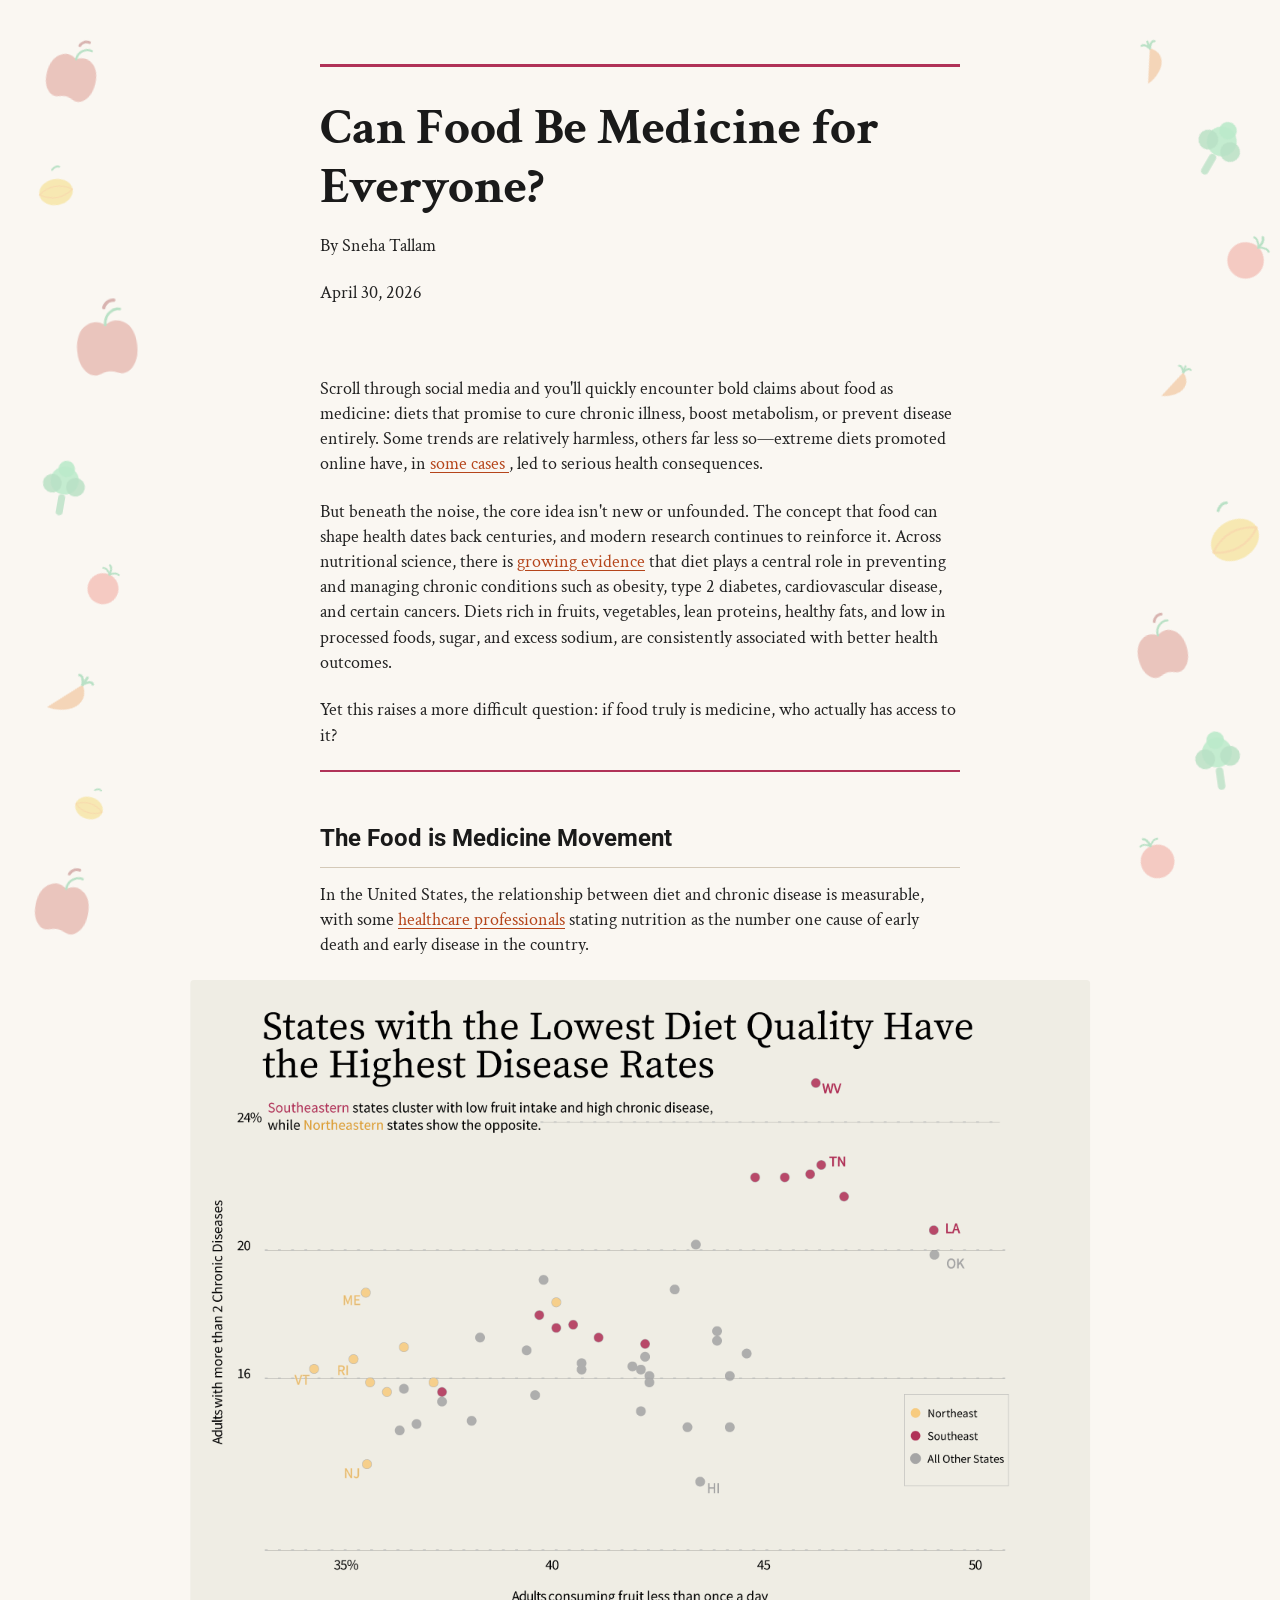
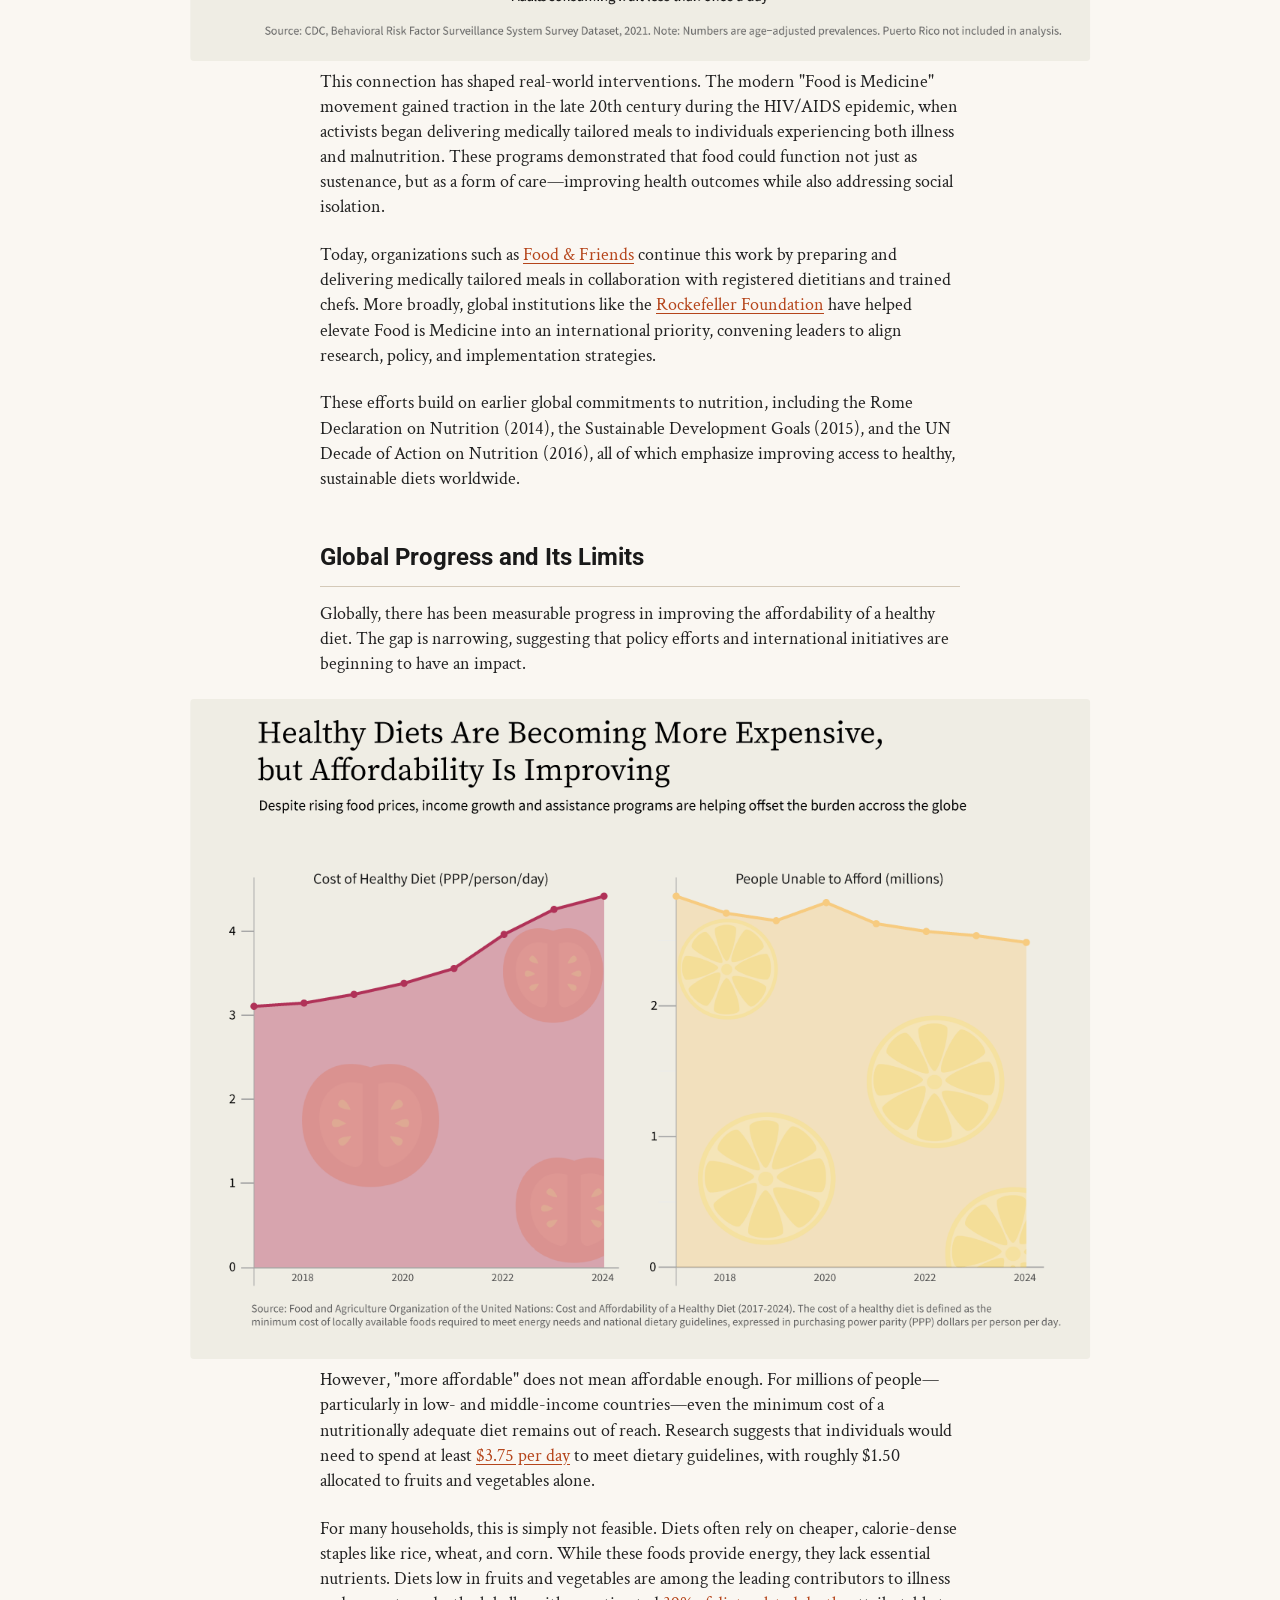
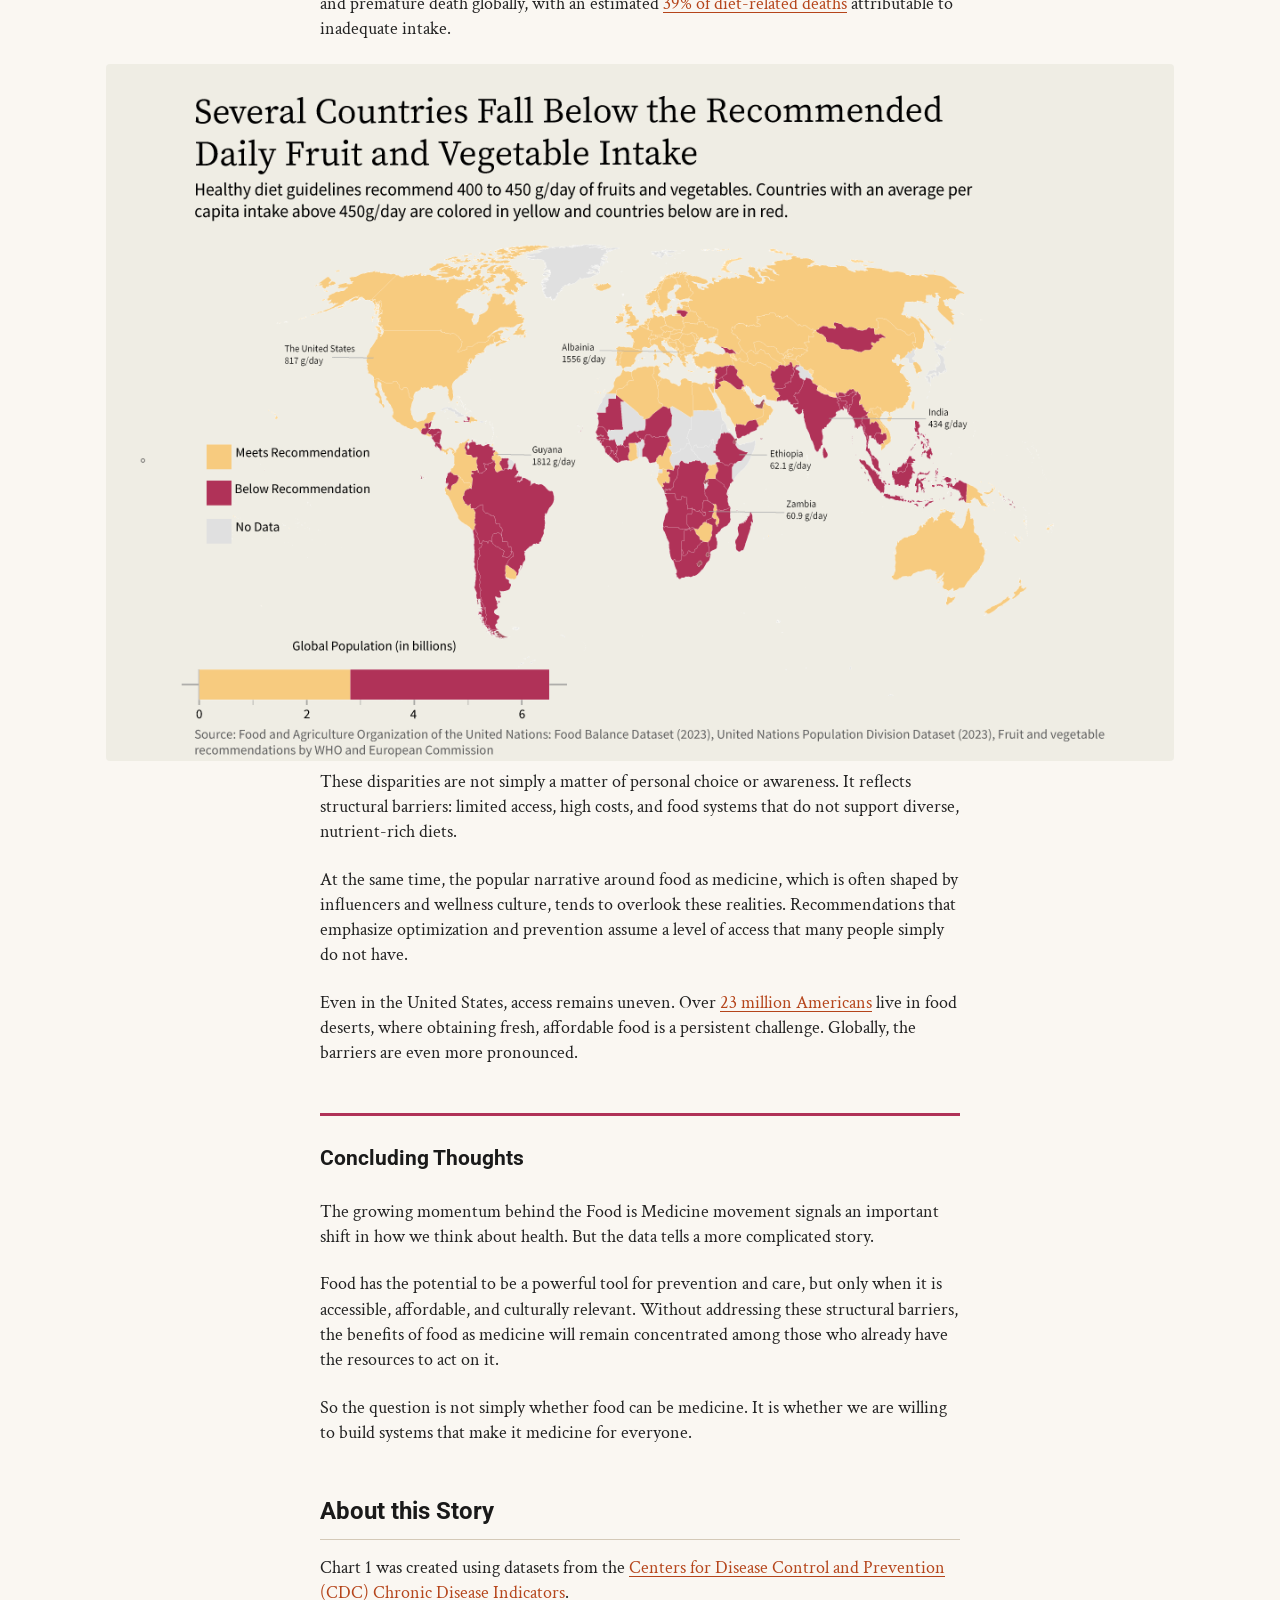
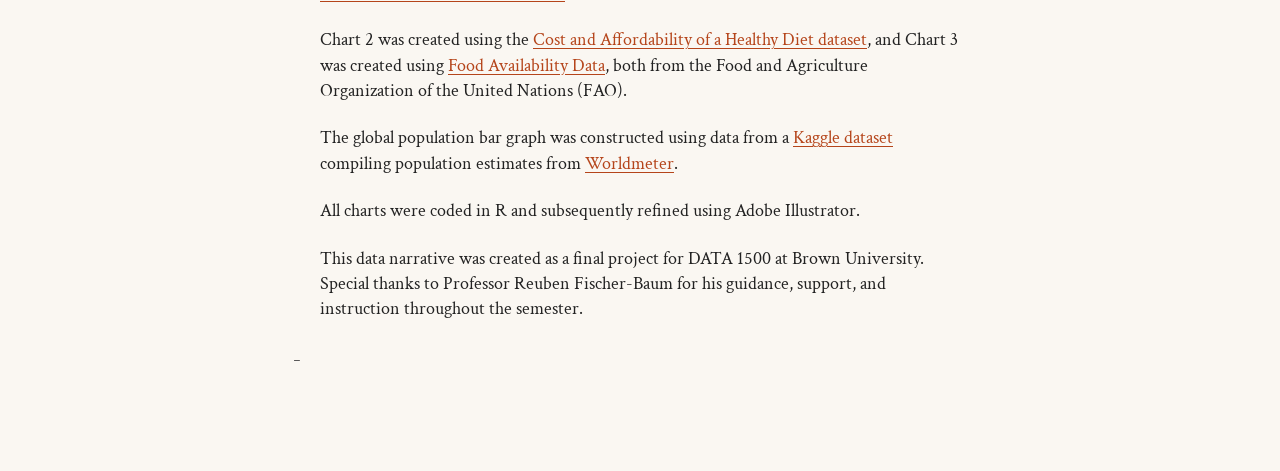
==== commit ab8860dc: "Update index.html" ====
--- a/healthy_diet/index.html
+++ b/healthy_diet/index.html
@@ -176,7 +176,7 @@
             </div>
 
             <p>
-                These disparities are the most visible on a global scale, and this is not simply a matter of personal choice or awareness. It reflects structural barriers: limited access, high costs, and food systems that do not support diverse, nutrient-rich diets.
+                These disparities are not simply a matter of personal choice or awareness. It reflects structural barriers: limited access, high costs, and food systems that do not support diverse, nutrient-rich diets.
             </p>
             <p>
                 At the same time, the popular narrative around food as medicine, which is often shaped by influencers and wellness culture, tends to overlook these realities. Recommendations that emphasize optimization and prevention assume a level of access that many people simply do not have.
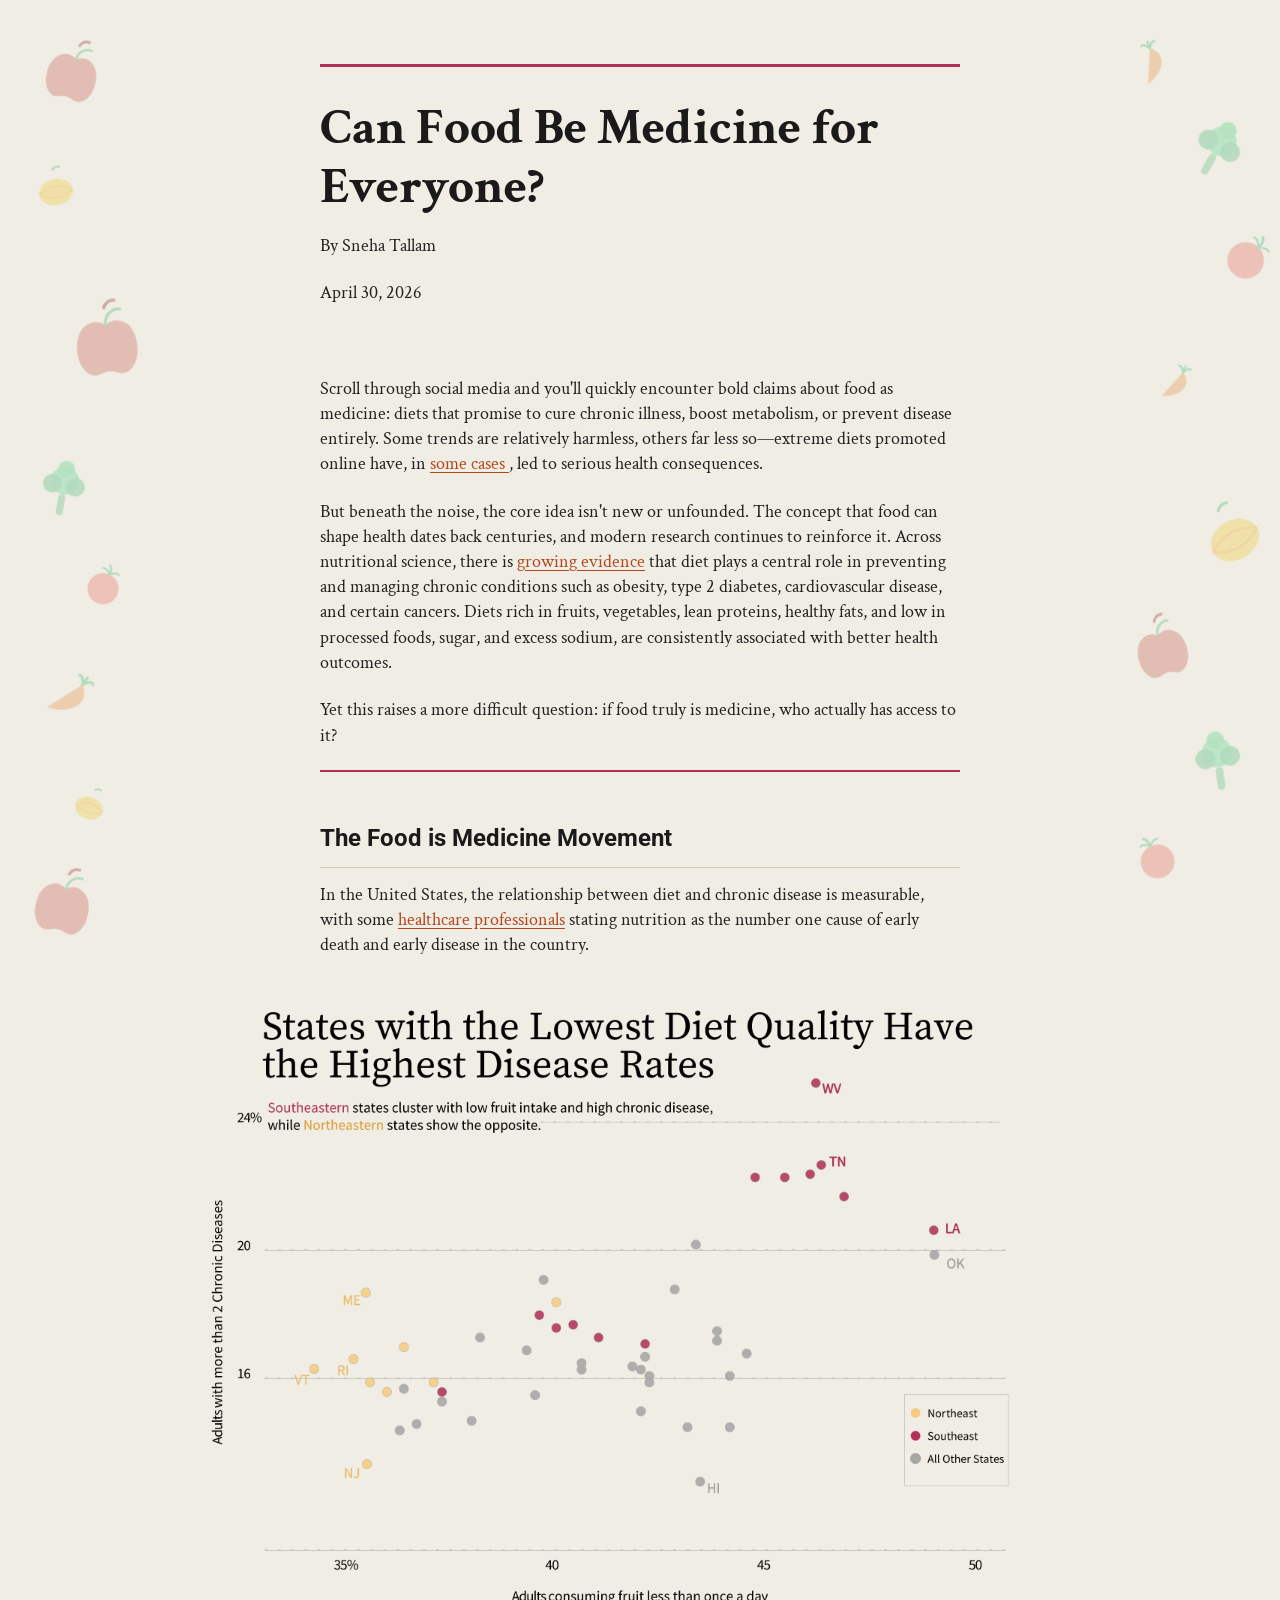
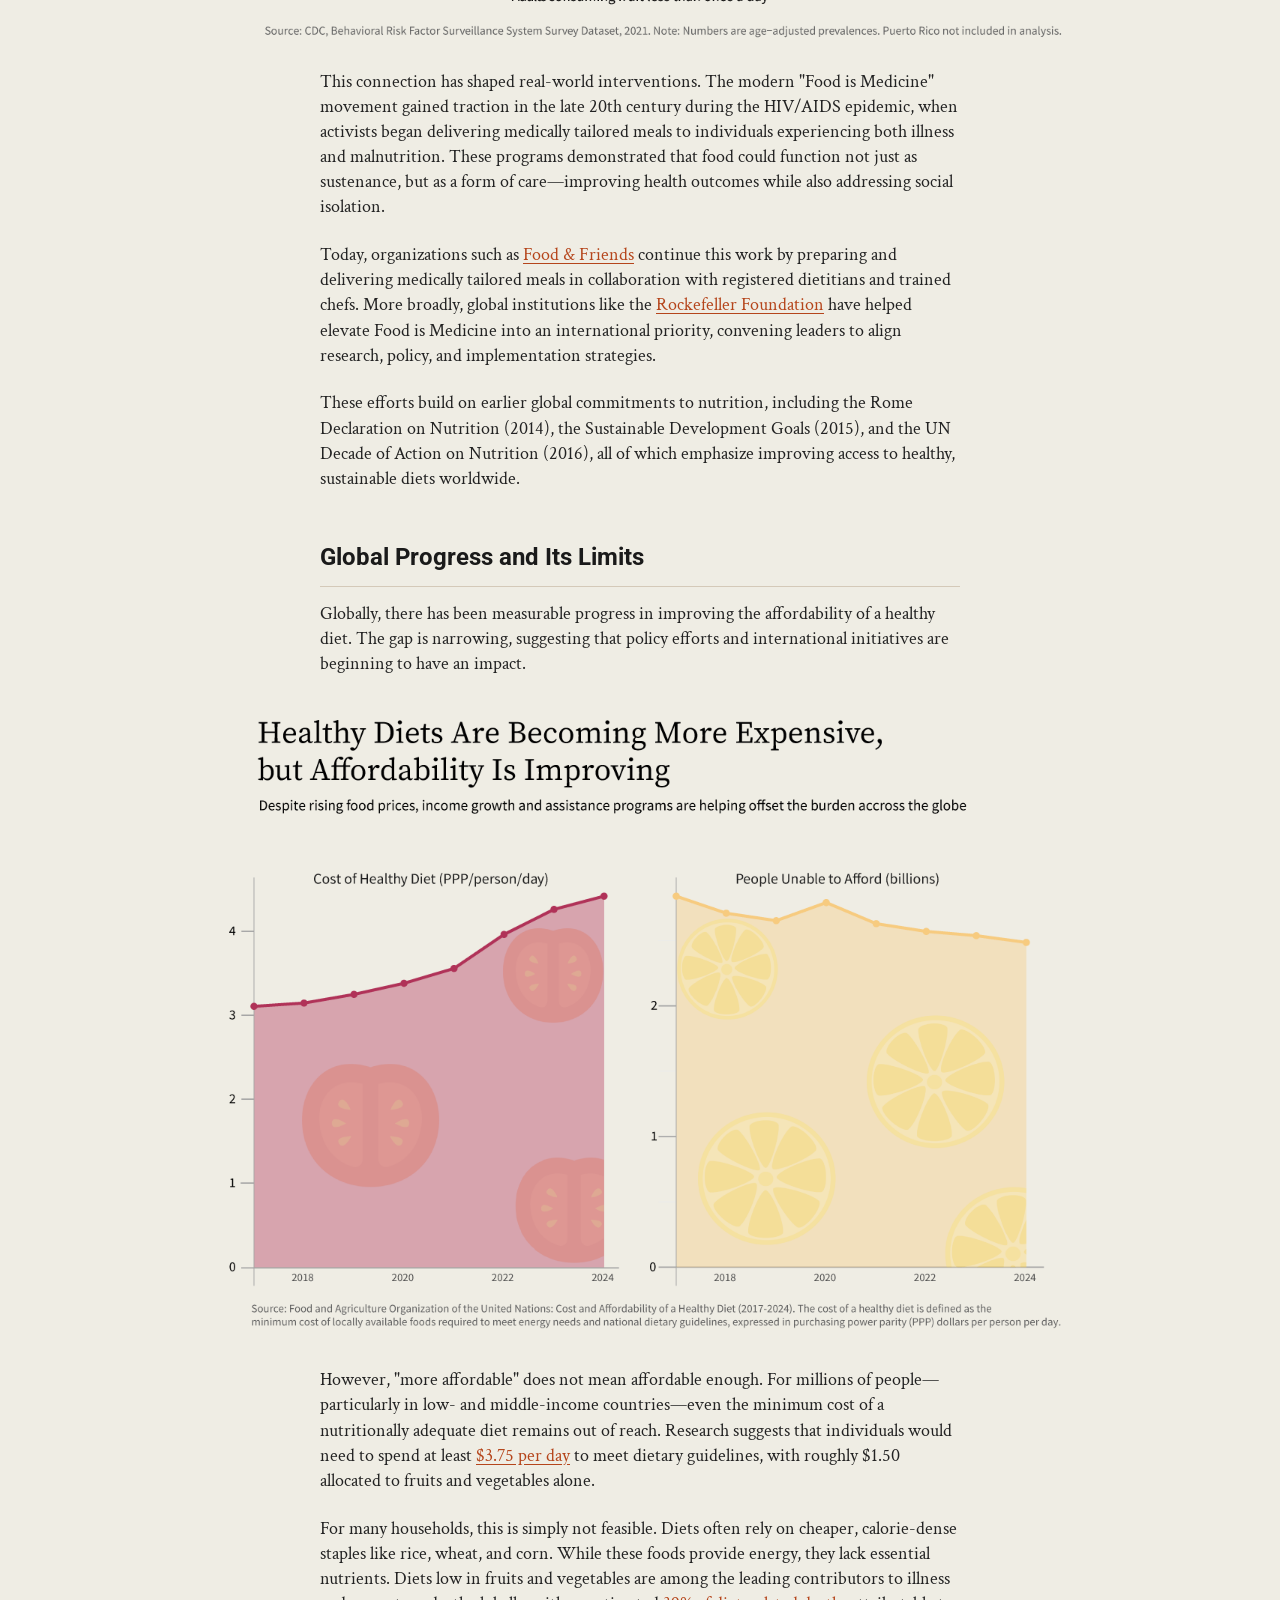
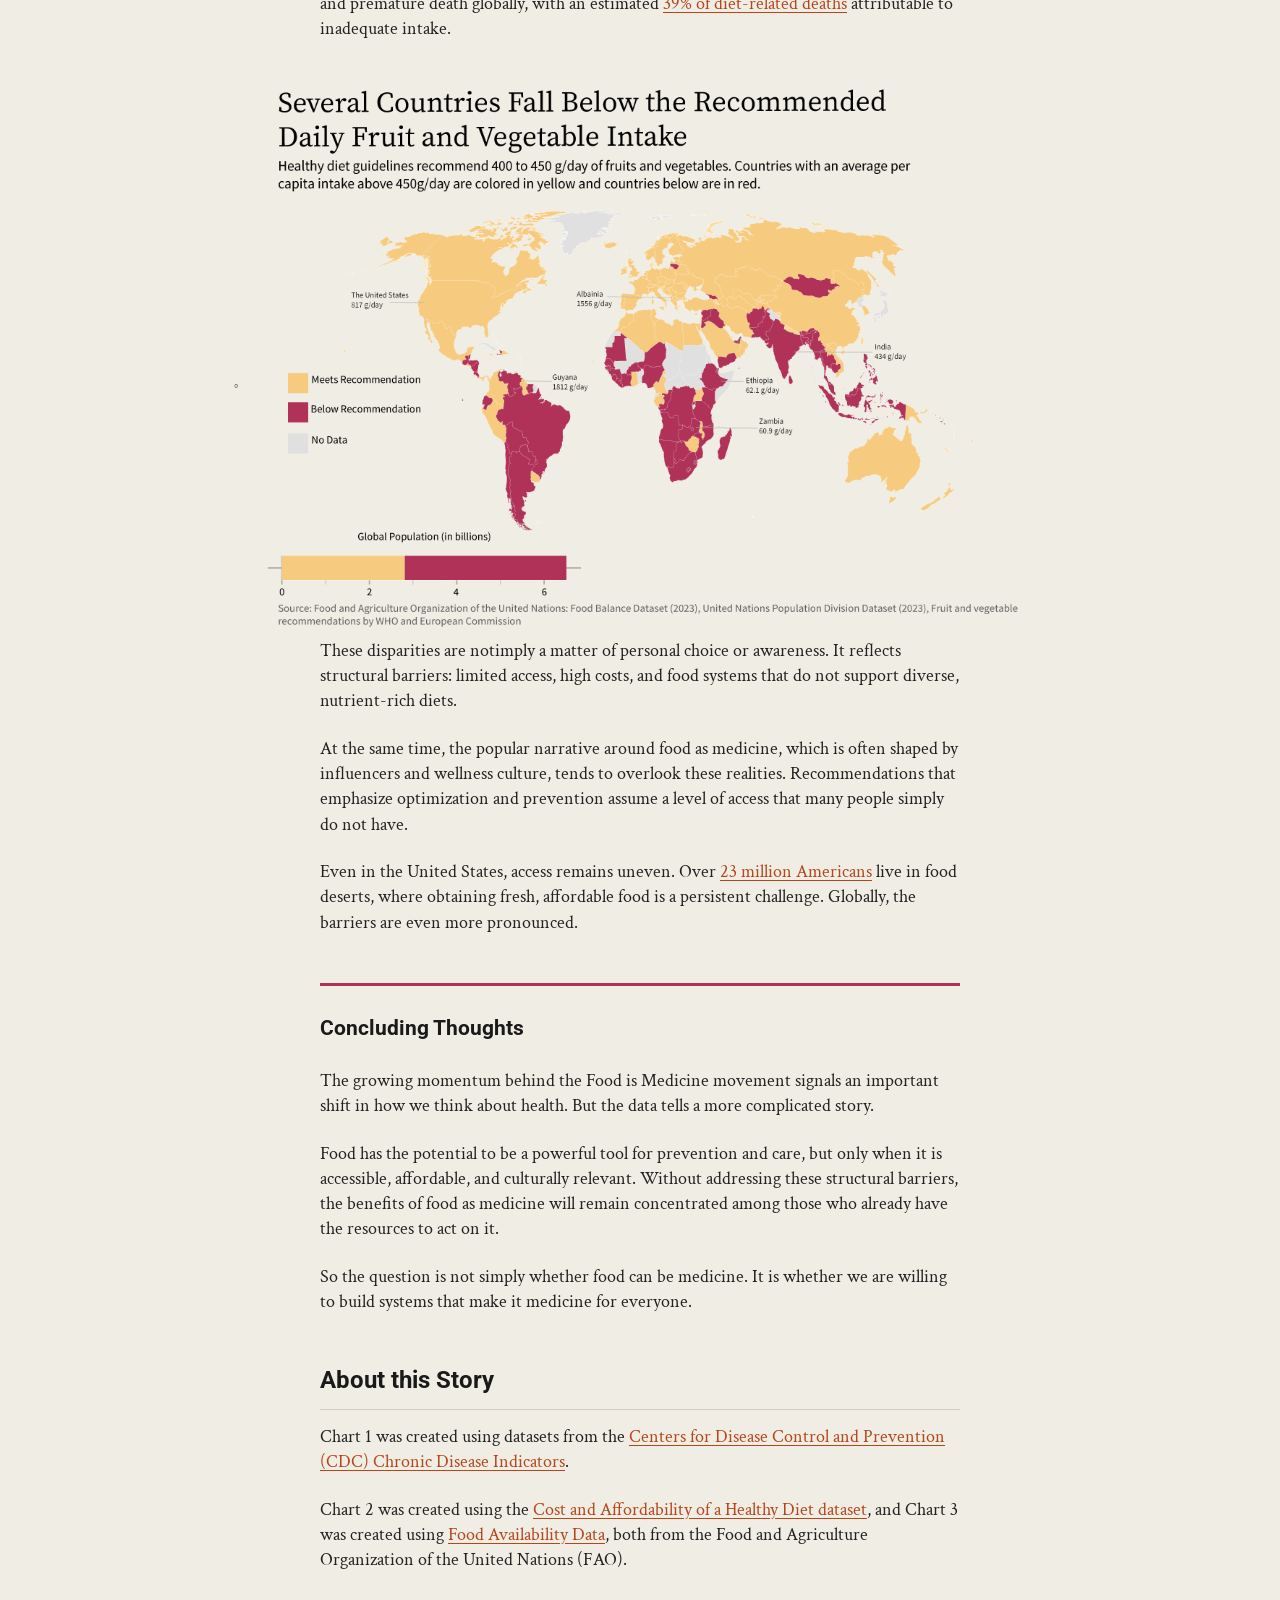
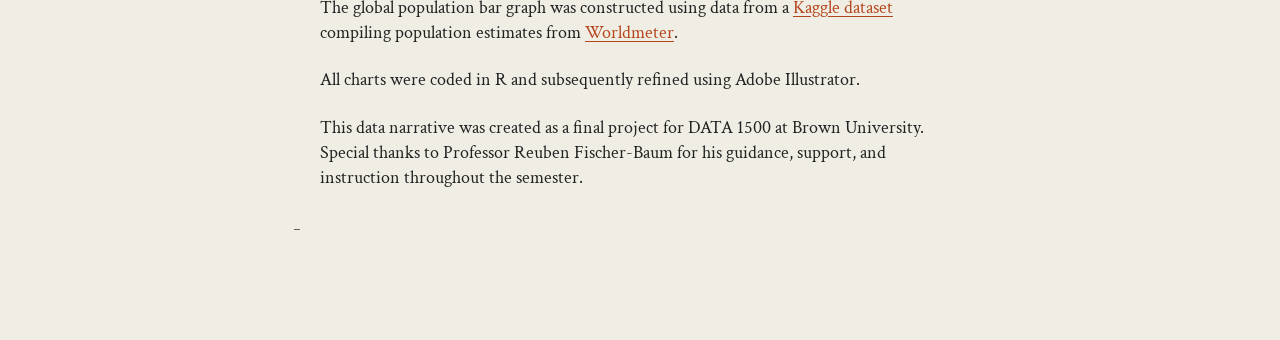
==== commit 8b525d22: "Update index.html" ====
--- a/healthy_diet/index.html
+++ b/healthy_diet/index.html
@@ -138,7 +138,7 @@
 
             <!-- CHART 1 — slightly wider than body -->
             <div class="chart-block chart-block--mid">
-                <img src="images/FruitandChronicScatter.gif" alt="Scatter chart: fruit intake vs chronic disease rates by state">
+                <img src="images/FruitandChronicScatter.gif" alt="Scatter chart: fruit intake vs chronic disease rates by state, showing that states in the Northeast hover around low chronic disease and higher fruit intake, while the states in the Southeast typically show the opposite pattern">
             </div>
 
             <p>
@@ -159,7 +159,7 @@
 
             <!-- CHART 2 — noticeably wider -->
             <div class="chart-block chart-block--large">
-                <img src="images/CAoHD_faceted.gif" alt="Faceted chart: cost of a healthy diet over time by region">
+                <img src="images/CAoHD_faceted.gif" alt="Two line charts side by side. First chart shows the rise in the cost of a healthy diet, and second chart shows the decrease in people unable to afford a healthy diet from 2017 to 2024">
             </div>
 
             <p>
@@ -172,11 +172,11 @@
 
             <!-- CHART 3 — full viewport width -->
             <div class="chart-block chart-block--wide">
-                <img src="images/foodandveggiemap.gif" alt="World map: fruit and vegetable intake by country">
-            </div>
-
-            <p>
-                These disparities are not simply a matter of personal choice or awareness. It reflects structural barriers: limited access, high costs, and food systems that do not support diverse, nutrient-rich diets.
+                <img src="images/foodandveggiemap.gif" alt="World map highlights which countries do and do not meet guidelines for food availability of recommended amount of fruit and vegetables per day. The map shows that several countries in the Global South fall below the recommendation.">
+            </div>
+
+            <p>
+                These disparities are notimply a matter of personal choice or awareness. It reflects structural barriers: limited access, high costs, and food systems that do not support diverse, nutrient-rich diets.
             </p>
             <p>
                 At the same time, the popular narrative around food as medicine, which is often shaped by influencers and wellness culture, tends to overlook these realities. Recommendations that emphasize optimization and prevention assume a level of access that many people simply do not have.
--- a/healthy_diet/styles.css
+++ b/healthy_diet/styles.css
@@ -9,7 +9,7 @@
 }
 
 :root {
-    --cream:   #faf7f2;
+    --cream:   #efede4;
     --ink:     #1a1a1a;
     --mid:     #555;
     --rule:    #d4c9b8;
@@ -197,11 +197,11 @@
 
 /* Chart 3 — full viewport width */
 .chart-block--wide {
-    width: 100vw;
+    width: 130%;
     position: relative;
     left: 50%;
     transform: translateX(-50%);
-    max-width: 1100px;
+    max-width: 960px;
     padding: 0 1rem;
 }
 
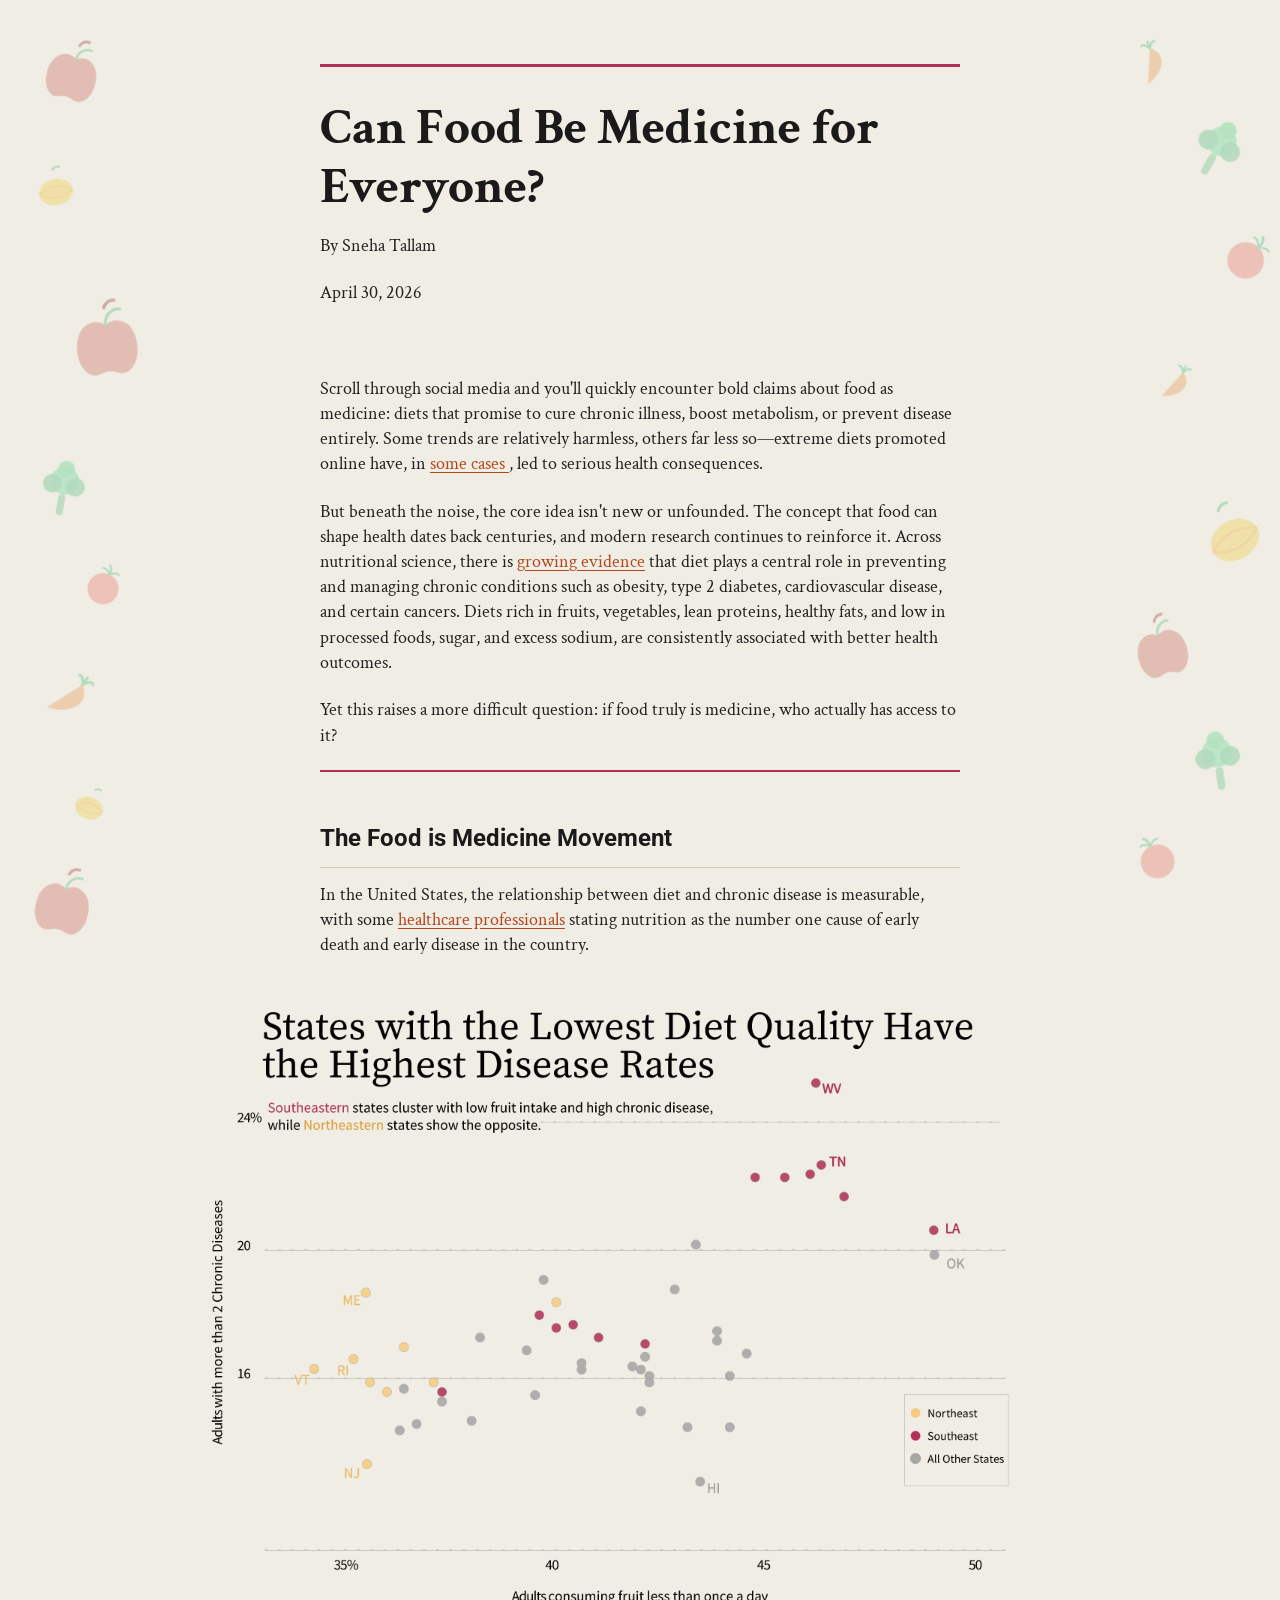
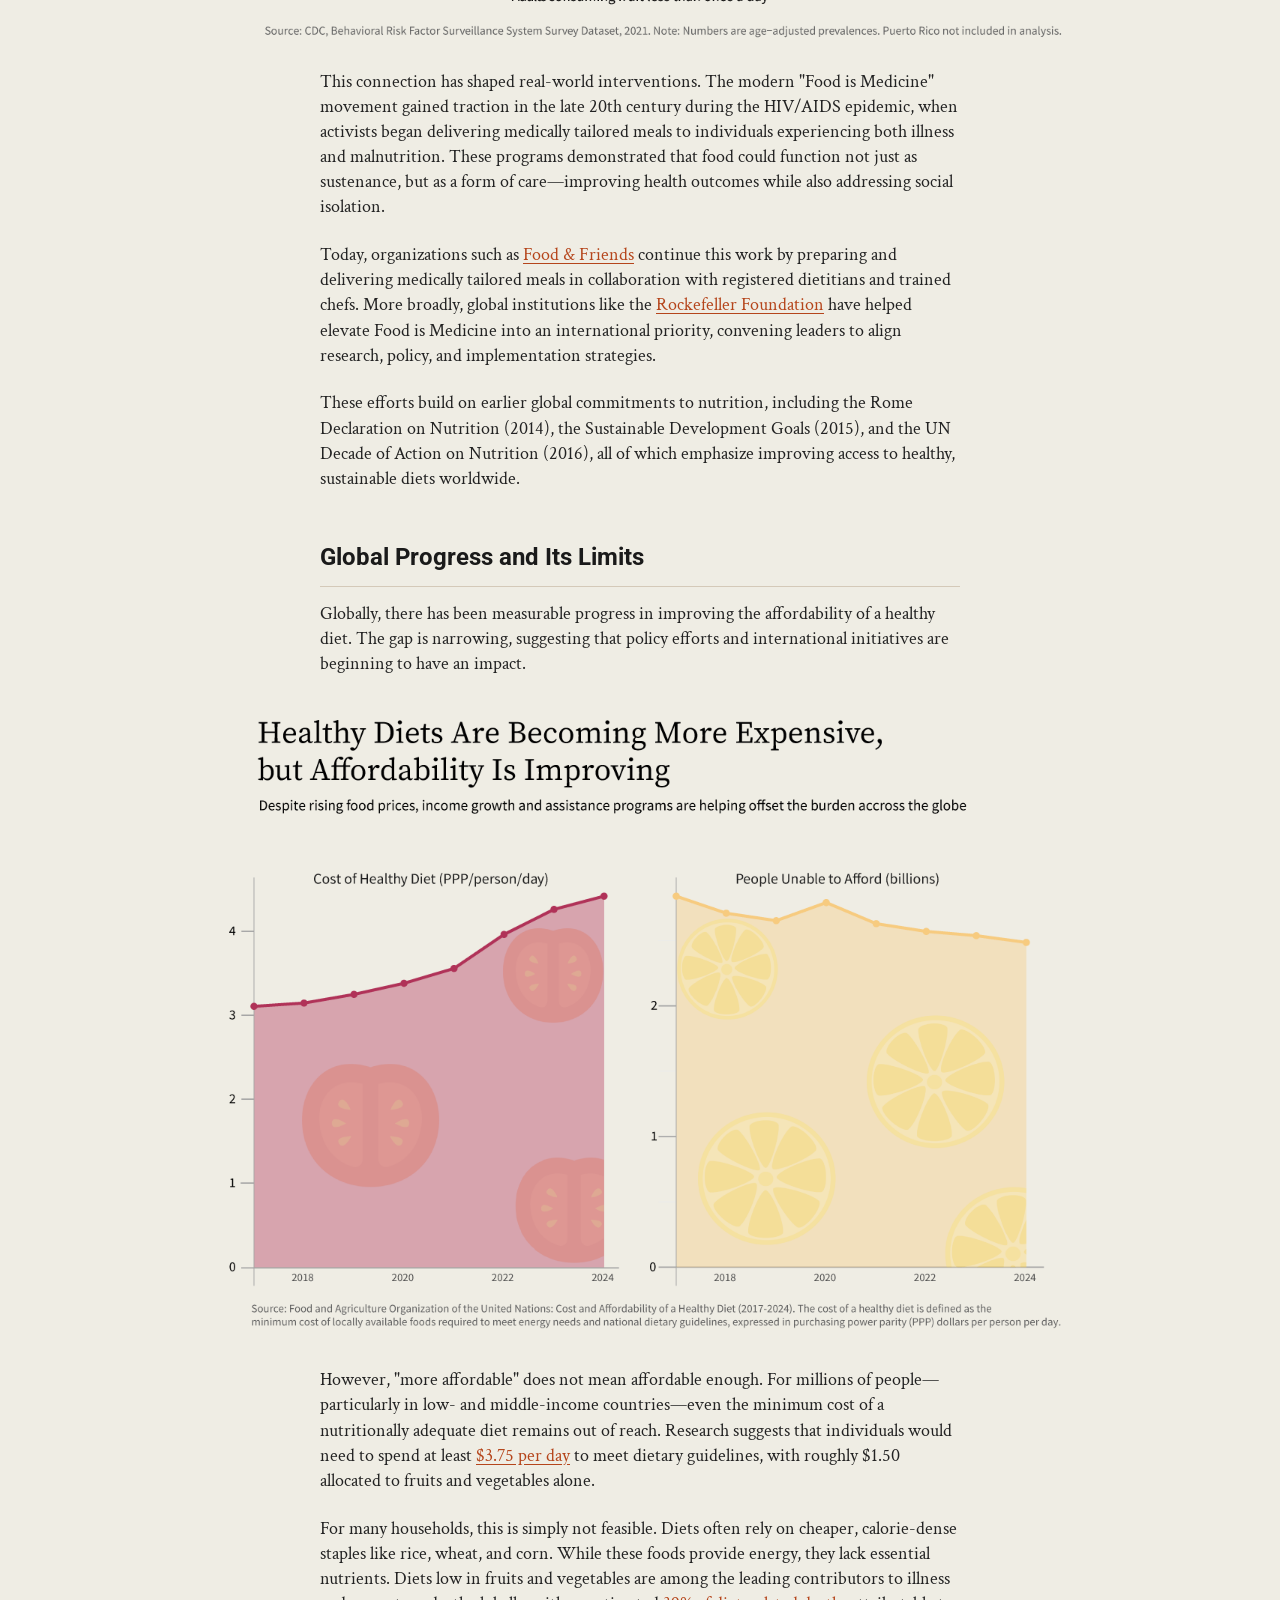
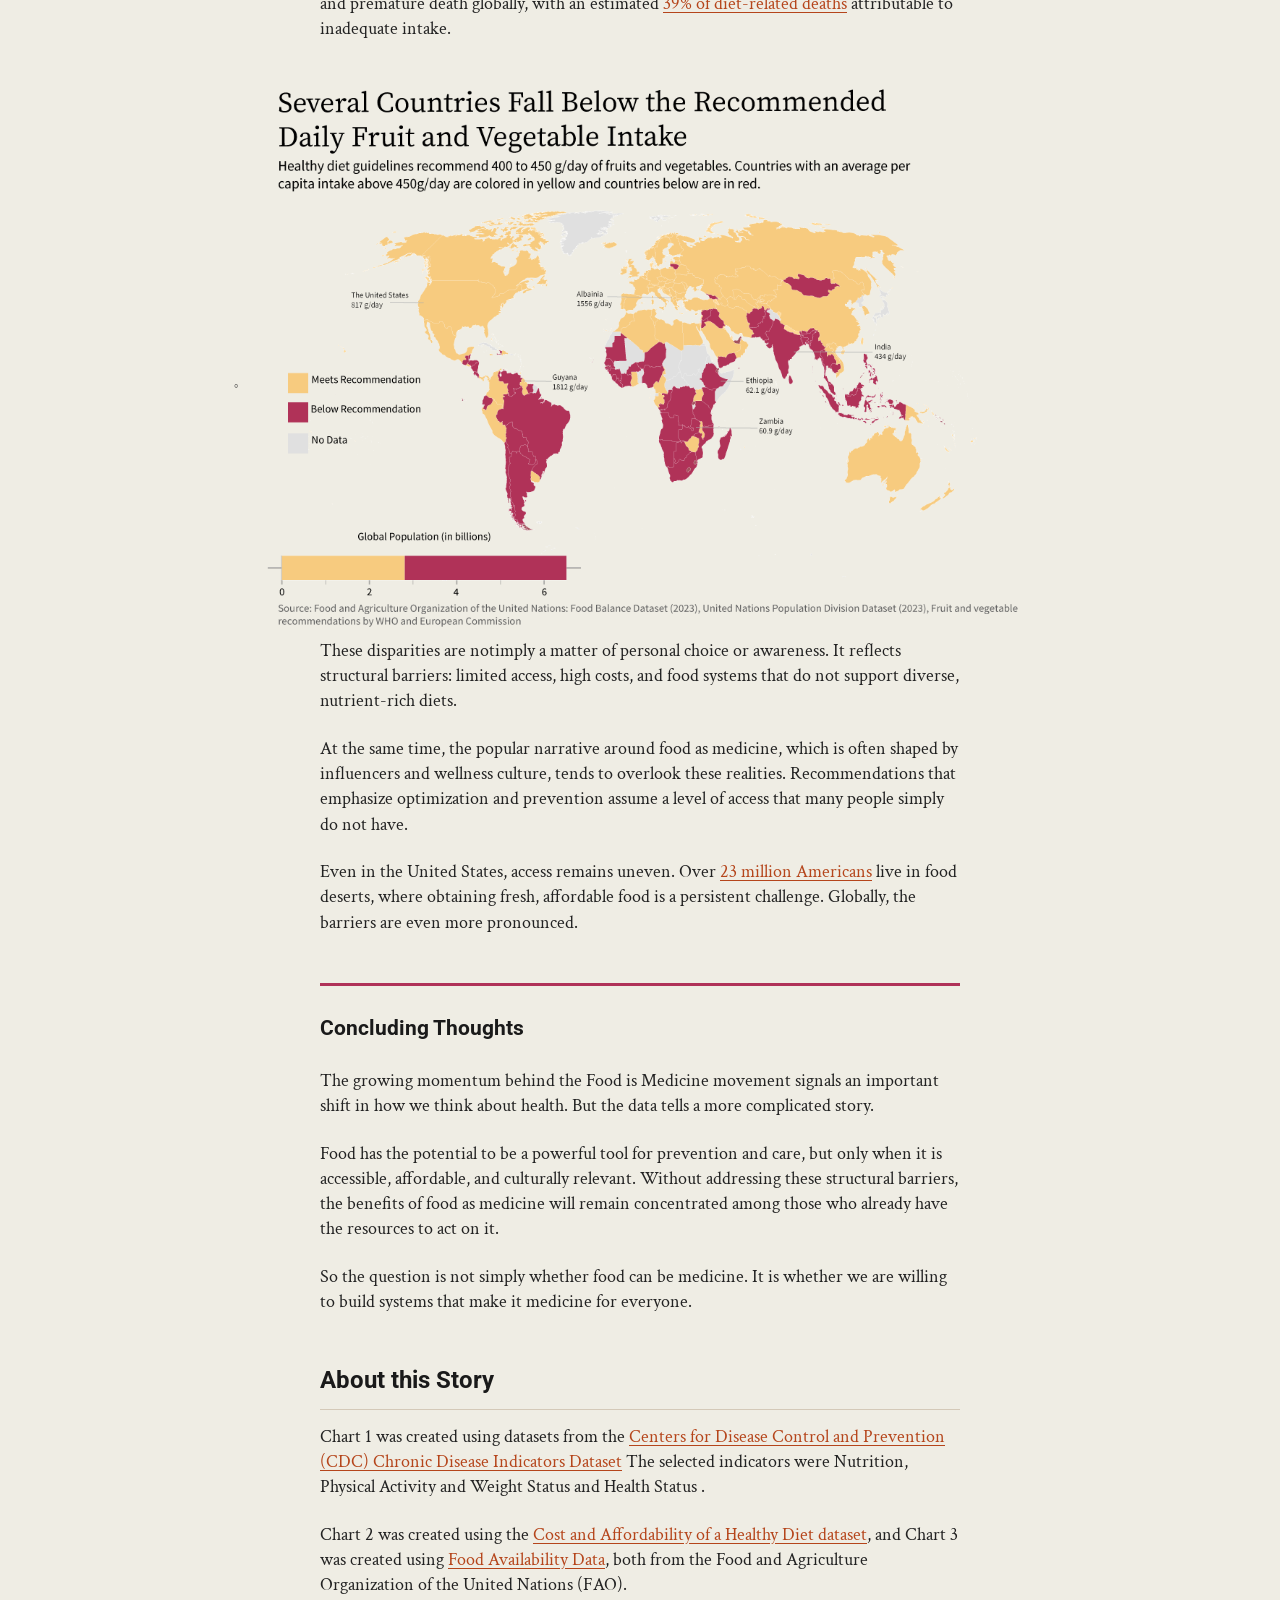
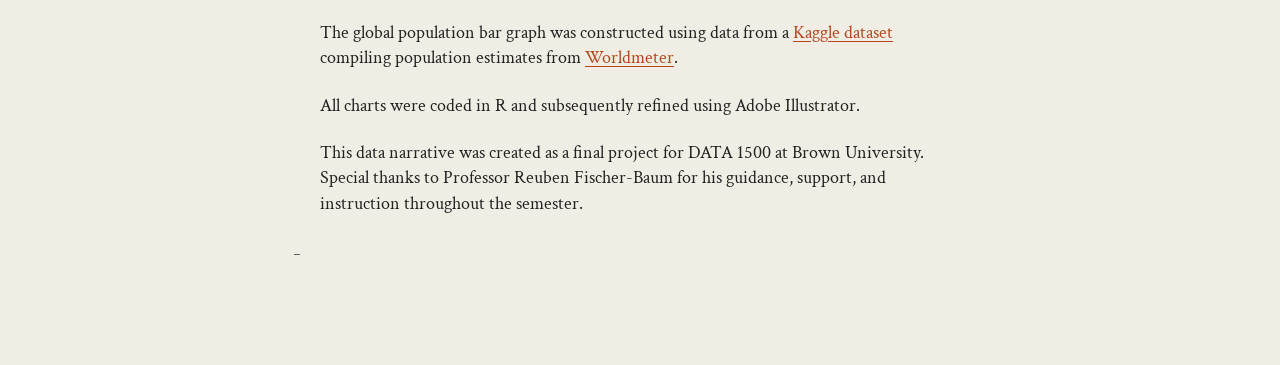
==== commit b9abdde7: "Update index.html" ====
--- a/healthy_diet/index.html
+++ b/healthy_diet/index.html
@@ -203,7 +203,7 @@
             <h2>About this Story</h2>
             <p>
                 Chart 1 was created using datasets from the
-                <a href="https://cdi.cdc.gov/?location=ALL&category=NPAW&indicators=NPW02" target="_blank" rel="noopener noreferrer">Centers for Disease Control and Prevention (CDC) Chronic Disease Indicators</a>.
+                <a href="https://cdi.cdc.gov/?location=ALL&category=NPAW&indicators=NPW02" target="_blank" rel="noopener noreferrer">Centers for Disease Control and Prevention (CDC) Chronic Disease Indicators Dataset</a> The selected indicators were Nutrition, Physical Activity and Weight Status and Health Status .
             </p>
             <p>
                 Chart 2 was created using the
